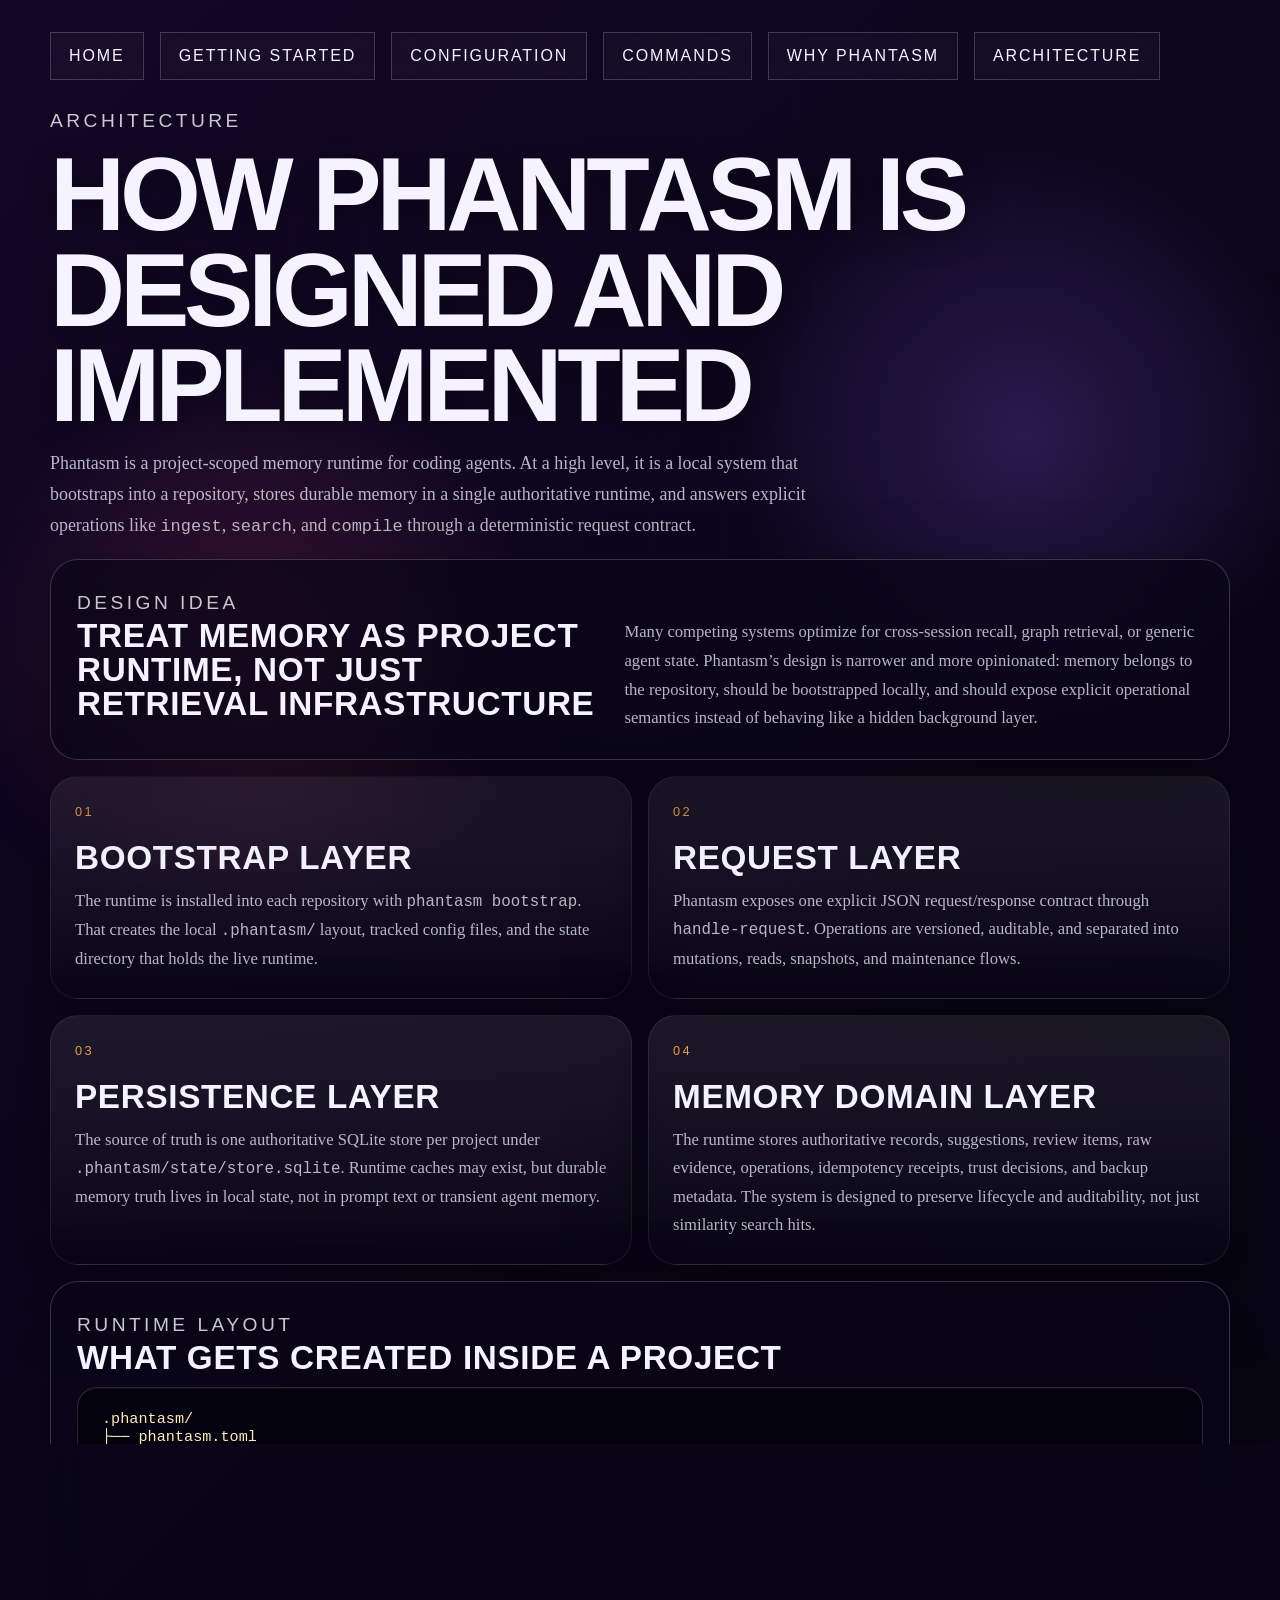
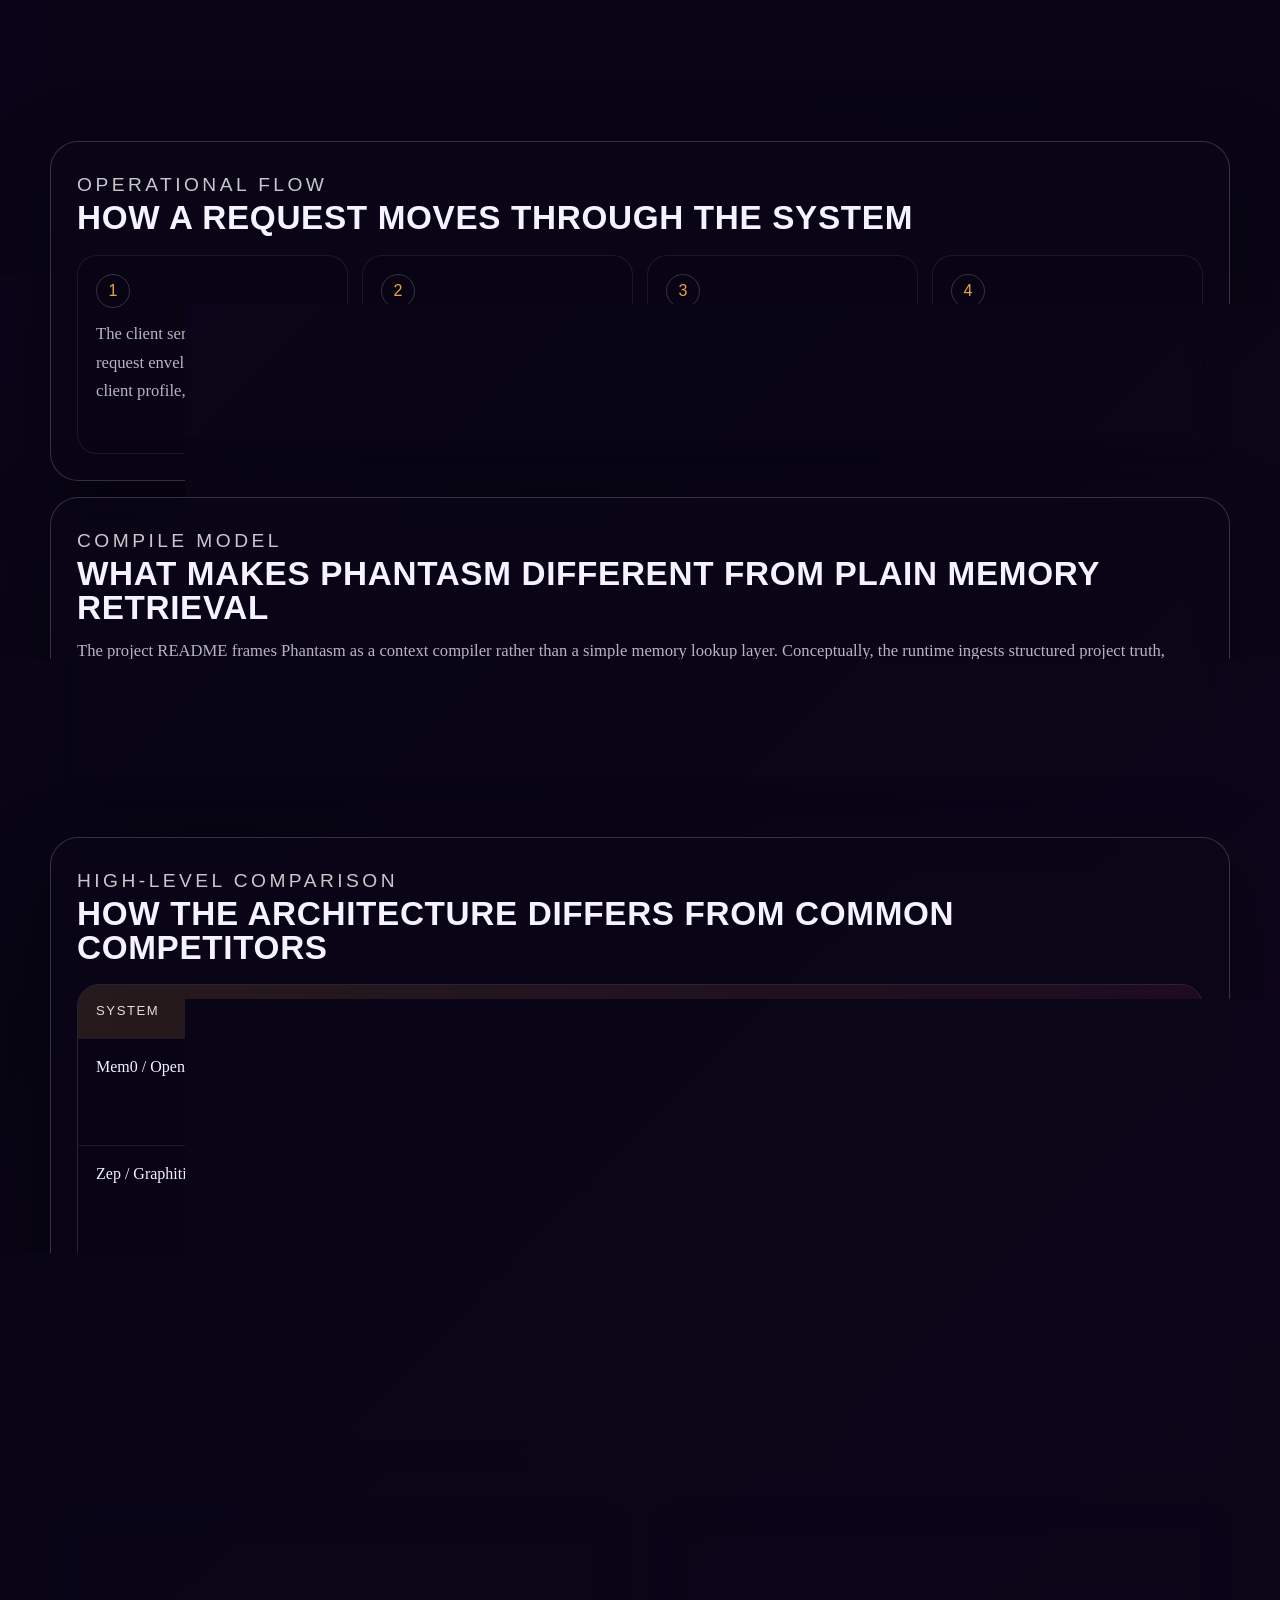
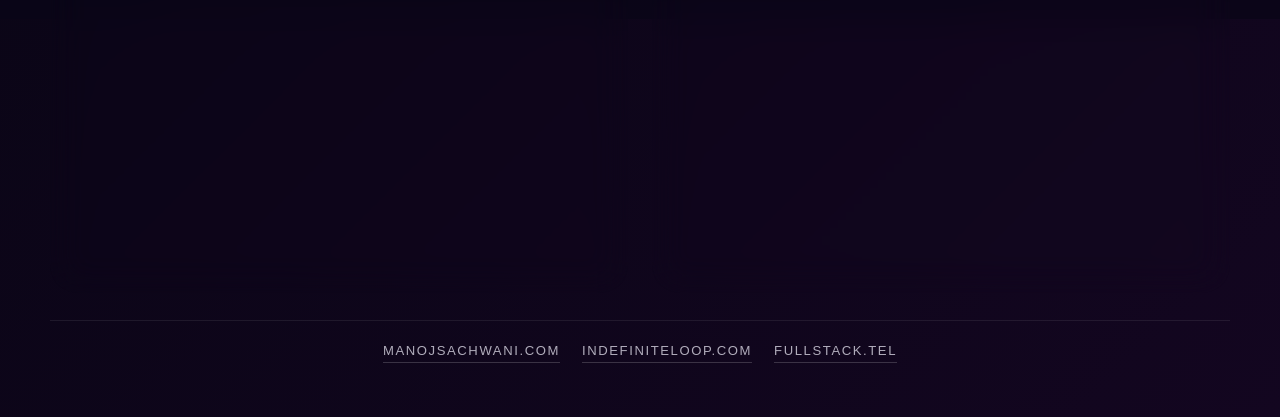
==== site/architecture.html @ 3b79b65c "Sync public distribution from manojsachwani/phantasm@48317c13eae239cba9d44fcf0ee985cb5e69bd93" ====
<!doctype html>
<html lang="en">
  <head>
    <meta charset="utf-8">
    <meta name="viewport" content="width=device-width, initial-scale=1">
    <title>Phantasm Architecture | Design, Runtime, and Implementation Overview</title>
    <meta name="description" content="High-level overview of the Phantasm architecture, including bootstrap flow, request contract, SQLite-backed runtime, memory model, and comparisons with competing memory systems.">
    <meta name="robots" content="index,follow,max-image-preview:large">
    <meta name="author" content="Manoj Sachwani">
    <meta name="theme-color" content="#120726">
    <meta property="og:type" content="article">
    <meta property="og:site_name" content="Phantasm">
    <meta property="og:title" content="Phantasm Architecture | Design and Implementation Overview">
    <meta property="og:description" content="Understand how Phantasm is designed: local bootstrap, explicit runtime operations, durable SQLite state, and repository-scoped memory.">
    <meta property="og:image" content="/og/phantasm-og.svg">
    <meta property="og:image:alt" content="Phantasm architecture page preview">
    <meta name="twitter:card" content="summary_large_image">
    <meta name="twitter:title" content="Phantasm Architecture">
    <meta name="twitter:description" content="High-level design and implementation overview of the Phantasm memory runtime.">
    <meta name="twitter:image" content="/og/phantasm-og.svg">
    <script type="application/ld+json">
      {
        "@context": "https://schema.org",
        "@type": "TechArticle",
        "headline": "Phantasm Architecture",
        "description": "High-level architecture, design, and implementation overview for the Phantasm project memory runtime.",
        "author": {
          "@type": "Person",
          "name": "Manoj Sachwani",
          "url": "https://manojsachwani.com"
        },
        "publisher": {
          "@type": "Organization",
          "name": "Phantasm"
        }
      }
    </script>
    <link rel="stylesheet" href="./styles.css">
  </head>
  <body>
    <main class="shell">
      <nav class="topnav">
        <a href="./index.html">Home</a>
        <a href="./getting-started.html">Getting Started</a>
        <a href="./configuration.html">Configuration</a>
        <a href="./commands.html">Commands</a>
        <a href="./why-phantasm.html">Why Phantasm</a>
        <a href="./architecture.html">Architecture</a>
      </nav>

      <header class="page-header page-header-wide">
        <p class="eyebrow">Architecture</p>
        <h1>How Phantasm is designed and implemented</h1>
        <p class="page-lede">
          Phantasm is a project-scoped memory runtime for coding agents. At a high level, it is a
          local system that bootstraps into a repository, stores durable memory in a single
          authoritative runtime, and answers explicit operations like <code>ingest</code>,
          <code>search</code>, and <code>compile</code> through a deterministic request contract.
        </p>
      </header>

      <section class="compare-hero panel">
        <div class="compare-intro">
          <div>
            <p class="eyebrow">Design idea</p>
            <h2>Treat memory as project runtime, not just retrieval infrastructure</h2>
          </div>
          <p>
            Many competing systems optimize for cross-session recall, graph retrieval, or generic
            agent state. Phantasm’s design is narrower and more opinionated: memory belongs to the
            repository, should be bootstrapped locally, and should expose explicit operational
            semantics instead of behaving like a hidden background layer.
          </p>
        </div>
      </section>

      <section class="stack-grid" aria-label="Architecture layers">
        <article class="stack-card">
          <p class="card-label">01</p>
          <h2>Bootstrap layer</h2>
          <p>
            The runtime is installed into each repository with <code>phantasm bootstrap</code>.
            That creates the local <code>.phantasm/</code> layout, tracked config files, and the
            state directory that holds the live runtime.
          </p>
        </article>

        <article class="stack-card">
          <p class="card-label">02</p>
          <h2>Request layer</h2>
          <p>
            Phantasm exposes one explicit JSON request/response contract through
            <code>handle-request</code>. Operations are versioned, auditable, and separated into
            mutations, reads, snapshots, and maintenance flows.
          </p>
        </article>

        <article class="stack-card">
          <p class="card-label">03</p>
          <h2>Persistence layer</h2>
          <p>
            The source of truth is one authoritative SQLite store per project under
            <code>.phantasm/state/store.sqlite</code>. Runtime caches may exist, but durable memory
            truth lives in local state, not in prompt text or transient agent memory.
          </p>
        </article>

        <article class="stack-card">
          <p class="card-label">04</p>
          <h2>Memory domain layer</h2>
          <p>
            The runtime stores authoritative records, suggestions, review items, raw evidence,
            operations, idempotency receipts, trust decisions, and backup metadata. The system is
            designed to preserve lifecycle and auditability, not just similarity search hits.
          </p>
        </article>
      </section>

      <section class="panel architecture-panel">
        <p class="eyebrow">Runtime layout</p>
        <h2>What gets created inside a project</h2>
        <pre><code>.phantasm/
├── phantasm.toml
├── clients.toml
└── state/
    ├── store.sqlite
    ├── backups/
    ├── indexes/
    ├── logs/
    ├── raw/
    └── tmp/</code></pre>
        <p class="note">
          The important split is declarative config versus mutable local state. Config drives
          behavior; the SQLite-backed runtime holds the memory truth.
        </p>
        <p class="note">
          For the exact supported config keys today, use the
          <a href="./configuration.html">configuration reference</a>.
        </p>
      </section>

      <section class="panel architecture-panel">
        <p class="eyebrow">Operational flow</p>
        <h2>How a request moves through the system</h2>
        <div class="flow-steps">
          <article class="flow-step">
            <span>1</span>
            <p>The client sends a versioned request envelope with operation, client profile, and parameters.</p>
          </article>
          <article class="flow-step">
            <span>2</span>
            <p>The runtime validates the request, trust profile, confirmations, and idempotency requirements.</p>
          </article>
          <article class="flow-step">
            <span>3</span>
            <p>The operation reads or mutates the project-scoped store against a stable snapshot or serialized write boundary.</p>
          </article>
          <article class="flow-step">
            <span>4</span>
            <p>The response returns machine-readable data, warnings, review items, remediation, and provenance summary.</p>
          </article>
        </div>
      </section>

      <section class="panel architecture-panel">
        <p class="eyebrow">Compile model</p>
        <h2>What makes Phantasm different from plain memory retrieval</h2>
        <p>
          The project README frames Phantasm as a context compiler rather than a simple memory
          lookup layer. Conceptually, the runtime ingests structured project truth, resolves
          contradictions and lineage, determines what is live, profiles importance, allocates what
          fits within a token budget, and assembles the final context payload in model-aware order.
        </p>
        <p>
          Even where the current codebase is still maturing toward that broader design, the
          implementation is already shaped around explicit operations, deterministic behavior, and
          durable project-local state rather than “store embeddings and hope retrieval works.”
        </p>
      </section>

      <section class="matrix-panel panel">
        <p class="eyebrow">High-level comparison</p>
        <h2>How the architecture differs from common competitors</h2>
        <div class="matrix-table" role="table" aria-label="Architecture comparison table">
          <div class="matrix-row matrix-head" role="row">
            <div role="columnheader">System</div>
            <div role="columnheader">Primary abstraction</div>
            <div role="columnheader">Typical shape</div>
            <div role="columnheader">How Phantasm differs</div>
          </div>
          <div class="matrix-row" role="row">
            <div role="cell">Mem0 / OpenMemory</div>
            <div role="cell">Memory layer service</div>
            <div role="cell">Platform or MCP memory shared across apps and tools</div>
            <div role="cell">Phantasm is narrower: the repository owns the memory runtime and its lifecycle.</div>
          </div>
          <div class="matrix-row" role="row">
            <div role="cell">Zep / Graphiti</div>
            <div role="cell">Context engineering plus temporal graph memory</div>
            <div role="cell">Knowledge-graph-heavy retrieval and temporal reasoning</div>
            <div role="cell">Phantasm favors simpler project-local operational semantics over graph-first architecture.</div>
          </div>
          <div class="matrix-row" role="row">
            <div role="cell">Letta</div>
            <div role="cell">Stateful agent memory blocks</div>
            <div role="cell">Agent-centric persistent state and attached memory</div>
            <div role="cell">Phantasm is repository-centric rather than agent-centric.</div>
          </div>
          <div class="matrix-row" role="row">
            <div role="cell">LangGraph memory</div>
            <div role="cell">Framework persistence primitives</div>
            <div role="cell">Short-term checkpointing plus long-term stores inside a graph framework</div>
            <div role="cell">Phantasm is a product opinion and runtime contract, not just persistence building blocks.</div>
          </div>
        </div>
      </section>

      <section class="reasons-grid" aria-label="Implementation principles">
        <article class="reason-panel panel">
          <p class="card-label">Implementation principles</p>
          <h2>What the codebase optimizes for</h2>
          <ul class="compare-list">
            <li>Project-scoped state instead of account-scoped or thread-scoped memory.</li>
            <li>Single authoritative durable store per repository.</li>
            <li>Explicit operations with auditability and idempotency.</li>
            <li>Deterministic search and compile behavior for the same store state and request.</li>
            <li>Operator-friendly backups, imports, maintenance, and recovery flows.</li>
          </ul>
        </article>

        <article class="reason-panel panel">
          <p class="card-label">Why this matters</p>
          <h2>Why users may prefer this architecture</h2>
          <ul class="compare-list">
            <li>You can reason about the system as part of the repository, not as a hidden cloud memory product.</li>
            <li>Memory behavior is easier to inspect, validate, and operate in engineering workflows.</li>
            <li>The architecture fits teams who want local control, explicit contracts, and git-adjacent project boundaries.</li>
          </ul>
        </article>
      </section>

      <footer class="site-footer">
        <a href="https://manojsachwani.com?utm_source=phatasm" target="_blank">manojsachwani.com</a>
        <a href="https://indefiniteloop.com?utm_source=phatasm" target="_blank">indefiniteloop.com</a>
        <a href="https://fullstack.tel?utm_source=phatasm" target="_blank">fullstack.tel</a>
      </footer>
    </main>
  </body>
</html>
---- site/styles.css ----
:root {
    --bg: #080514;
    --bg-soft: #130a28;
    --bg-panel: rgba(10, 6, 24, 0.74);
    --bg-panel-strong: rgba(8, 4, 20, 0.92);
    --line: rgba(255, 255, 255, 0.18);
    --line-soft: rgba(255, 255, 255, 0.08);
    --text: #f5f3ff;
    --muted: rgba(245, 243, 255, 0.74);
    --accent-hot: #ff4d94;
    --accent-warm: #ffb14a;
    --accent-cool: #8d61ff;
    --shadow: 0 28px 80px rgba(0, 0, 0, 0.38);
}

* {
    box-sizing: border-box;
}

html {
    color-scheme: dark;
}

body {
    margin: 0;
    min-height: 100vh;
    font-family: "Iowan Old Style", Georgia, serif;
    color: var(--text);
    background:
        radial-gradient(
            circle at 20% 18%,
            rgba(255, 83, 132, 0.18),
            transparent 18rem
        ),
        radial-gradient(
            circle at 80% 12%,
            rgba(141, 97, 255, 0.22),
            transparent 18rem
        ),
        linear-gradient(135deg, #120726 0%, #080514 54%, #130620 100%);
}

body::before {
    content: "";
    position: fixed;
    inset: 0;
    pointer-events: none;
    background-image:
        linear-gradient(rgba(255, 255, 255, 0.02) 1px, transparent 1px),
        linear-gradient(90deg, rgba(255, 255, 255, 0.02) 1px, transparent 1px);
    background-size: 72px 72px;
    mask-image: radial-gradient(circle at center, black 45%, transparent 100%);
    opacity: 0.5;
}

.shell {
    width: min(1180px, calc(100% - 32px));
    margin: 0 auto;
    padding: 24px 0 48px;
    position: relative;
    z-index: 1;
}

.landing-shell {
    padding-top: 32px;
}

.page-ambient {
    position: fixed;
    inset: 0;
    overflow: hidden;
    pointer-events: none;
}

.orb,
.wave,
.grid-glow {
    position: absolute;
    display: block;
}

.orb {
    border-radius: 50%;
    filter: blur(0.5px);
}

.orb-one {
    width: min(52vw, 780px);
    aspect-ratio: 1;
    left: -8vw;
    top: 12vh;
    background:
        radial-gradient(
            circle at 48% 44%,
            rgba(255, 237, 196, 0.18),
            transparent 18%
        ),
        radial-gradient(
            circle at 50% 50%,
            #ff5c90 0%,
            #ff296d 28%,
            #b92ca3 66%,
            #5d2ecf 100%
        );
    box-shadow: 0 0 120px rgba(255, 65, 134, 0.26);
}

.orb-one::after {
    content: "";
    position: absolute;
    width: 24%;
    aspect-ratio: 1;
    border-radius: 50%;
    left: 31%;
    top: 54%;
    background: rgba(8, 5, 20, 0.82);
}

.orb-two {
    width: min(20vw, 240px);
    aspect-ratio: 1;
    right: 7vw;
    top: 10vh;
    background: linear-gradient(180deg, #ffbf6d 0%, #ff437f 60%, #a433db 100%);
}

.orb-three {
    width: min(18vw, 220px);
    aspect-ratio: 1;
    left: -4vw;
    bottom: 10vh;
    background: linear-gradient(160deg, #ffcd70 0%, #ff4f7b 58%, #8f41ff 100%);
}

.wave {
    border-radius: 999px;
    filter: blur(8px);
    opacity: 0.86;
}

.wave-one {
    width: 92vw;
    height: 240px;
    left: -8vw;
    top: 24vh;
    background: linear-gradient(
        90deg,
        #ffb44d 0%,
        #ff2f71 32%,
        #9036ff 70%,
        rgba(144, 54, 255, 0.12) 100%
    );
    transform: rotate(-8deg);
}

.wave-two {
    width: 84vw;
    height: 190px;
    right: -14vw;
    top: 12vh;
    background: linear-gradient(
        90deg,
        rgba(255, 80, 120, 0.08) 0%,
        rgba(255, 80, 120, 0.58) 24%,
        rgba(123, 74, 255, 0.78) 68%,
        rgba(255, 177, 74, 0.14) 100%
    );
    transform: rotate(9deg);
}

.grid-glow {
    inset: auto 0 0 auto;
    width: 52vw;
    height: 38vh;
    background: radial-gradient(
        circle at center,
        rgba(255, 177, 74, 0.14),
        transparent 70%
    );
}

.hero-panel,
.feature-card,
.install-panel,
.manifest-panel,
.panel,
.topnav a {
    backdrop-filter: blur(18px);
}

.hero-panel,
.panel,
.install-panel,
.manifest-panel {
    background: var(--bg-panel);
    border: 1px solid var(--line);
    box-shadow: var(--shadow);
}

.hero-panel {
    position: relative;
    overflow: hidden;
    padding: 28px;
    border-radius: 34px;
}

.hero-panel::before {
    content: "";
    position: absolute;
    inset: 0;
    pointer-events: none;
    background:
        linear-gradient(125deg, rgba(255, 255, 255, 0.08), transparent 22%),
        radial-gradient(
            circle at 86% 18%,
            rgba(255, 183, 74, 0.18),
            transparent 20%
        );
}

.masthead,
.hero-layout,
.feature-strip,
.install-spotlight,
.info-grid,
.actions,
.links,
.topnav,
.manifest-links,
.masthead-links {
    display: flex;
    gap: 16px;
    flex-wrap: wrap;
}

.masthead {
    justify-content: space-between;
    align-items: center;
    margin-bottom: 32px;
}

.brand,
.masthead-links a,
.topnav a,
.button {
    text-transform: uppercase;
    letter-spacing: 0.12em;
    font-family:
        "Avenir Next Condensed", "Arial Narrow", "Helvetica Neue", sans-serif;
}

.brand {
    font-size: 0.92rem;
    font-weight: 700;
    color: var(--text);
}

.masthead-links {
    justify-content: flex-end;
}

.masthead-links a,
.topnav a {
    padding: 14px 18px;
    border: 1px solid var(--line);
    color: var(--text);
    background: rgba(255, 255, 255, 0.03);
}

.contact-link {
    background: rgba(255, 177, 74, 0.14);
}

.hero-layout {
    align-items: flex-start;
}

.eyebrow,
.hero-kicker,
.card-label,
.signal-label {
    margin: 0;
    text-transform: uppercase;
    letter-spacing: 0.18em;
    font-size: 0.8rem;
    font-family:
        "Avenir Next Condensed", "Arial Narrow", "Helvetica Neue", sans-serif;
}
.eyebrow {
    font-size: 1.2rem;
}

.eyebrow,
.hero-kicker,
.signal-label {
    color: rgba(255, 255, 255, 0.78);
}

.hero-copy {
    width: min(100%, 860px);
    position: relative;
}

.hero-kicker {
    margin: 14px 0 10px;
}

h1,
.display-title {
    margin: 0;
    line-height: 0.92;
    font-weight: 800;
    text-transform: uppercase;
    font-family: Impact, Haettenschweiler, "Arial Narrow Bold", sans-serif;
}

h1 {
    font-size: clamp(4.8rem, 16vw, 11rem);
    letter-spacing: -0.05em;
    text-shadow: 0 8px 28px rgba(0, 0, 0, 0.35);
}

.glass-title {
    position: relative;
    display: inline-block;
    color: rgba(255, 255, 255, 0.6);
    background:
        linear-gradient(
            180deg,
            rgba(255, 255, 255, 0.48) 0%,
            rgba(255, 255, 255, 0.14) 22%,
            rgba(255, 255, 255, 0.04) 42%,
            rgba(255, 255, 255, 0.16) 52%,
            rgba(255, 255, 255, 0.03) 100%
        ),
        linear-gradient(
            105deg,
            rgba(255, 122, 169, 0.76) 0%,
            rgba(255, 169, 98, 0.72) 18%,
            rgba(242, 255, 118, 0.68) 32%,
            rgba(106, 240, 182, 0.74) 47%,
            rgba(85, 198, 255, 0.76) 64%,
            rgba(118, 126, 255, 0.78) 80%,
            rgba(221, 126, 255, 0.78) 100%
        );
    background-blend-mode: screen, normal;
    -webkit-background-clip: text;
    background-clip: text;
    -webkit-text-fill-color: transparent;
    -webkit-text-stroke: 1px rgba(255, 255, 255, 0.18);
    text-shadow:
        0 0 1px rgba(255, 255, 255, 0.28),
        0 10px 24px rgba(0, 0, 0, 0.16);
}

.glass-title::before,
.glass-title::after {
    content: attr(data-text);
    position: absolute;
    inset: 0;
    z-index: -1;
    pointer-events: none;
}

.glass-title::before {
    color: transparent;
    background:
        radial-gradient(
            circle at 16% 62%,
            rgba(255, 82, 140, 0.46),
            transparent 21%
        ),
        radial-gradient(
            circle at 34% 42%,
            rgba(255, 214, 92, 0.34),
            transparent 16%
        ),
        radial-gradient(
            circle at 54% 49%,
            rgba(88, 229, 175, 0.32),
            transparent 14%
        ),
        radial-gradient(
            circle at 72% 44%,
            rgba(95, 171, 255, 0.36),
            transparent 17%
        ),
        radial-gradient(
            circle at 90% 32%,
            rgba(197, 122, 255, 0.42),
            transparent 19%
        );
    -webkit-background-clip: text;
    background-clip: text;
    -webkit-text-fill-color: transparent;
    filter: blur(8px) saturate(145%);
    opacity: 0.78;
    transform: translate(0.012em, 0.028em);
}

.glass-title::after {
    color: transparent;
    background:
        linear-gradient(
            180deg,
            rgba(255, 255, 255, 0.62) 0%,
            rgba(255, 255, 255, 0.1) 18%,
            rgba(255, 255, 255, 0.02) 38%,
            rgba(255, 255, 255, 0.22) 48%,
            rgba(255, 255, 255, 0.04) 100%
        ),
        linear-gradient(
            90deg,
            rgba(255, 152, 194, 0.12) 0%,
            rgba(255, 226, 146, 0.12) 28%,
            rgba(137, 227, 255, 0.1) 66%,
            rgba(193, 155, 255, 0.14) 100%
        );
    -webkit-background-clip: text;
    background-clip: text;
    -webkit-text-fill-color: transparent;
    filter: blur(0.2px);
    opacity: 0.86;
    transform: translate(0, 0.004em);
}

h2 {
    margin: 0 0 12px;
    font-size: clamp(1.5rem, 2.6vw, 2.4rem);
    line-height: 1.02;
    font-family:
        "Avenir Next Condensed", "Arial Narrow", "Helvetica Neue", sans-serif;
    text-transform: uppercase;
    letter-spacing: 0.02em;
}

.hero-lede,
p,
li {
    margin: 0;
    color: var(--muted);
    font-size: 1.04rem;
    line-height: 1.72;
}

.hero-lede {
    max-width: 40rem;
    margin-top: 16px;
    font-size: clamp(1.2rem, 2vw, 1.24rem);
}

.hero-actions {
    display: grid;
    gap: 12px;
    margin-top: 28px;
}

a {
    color: inherit;
    text-decoration: none;
}

.button {
    display: inline-flex;
    align-items: center;
    justify-content: center;
    min-width: 280px;
    padding: 16px 22px;
    border: 1px solid var(--line);
}

.button-primary {
    background: rgba(255, 255, 255, 0.06);
}

.button-secondary {
    background: linear-gradient(
        90deg,
        rgba(255, 177, 74, 0.2),
        rgba(255, 77, 148, 0.16)
    );
}

.feature-strip,
.install-spotlight,
.info-grid,
.faq-grid {
    margin-top: 20px;
}

.feature-card,
.install-panel,
.manifest-panel,
.panel {
    border-radius: 28px;
}

.feature-strip {
    align-items: stretch;
}

.feature-card {
    flex: 1 1 260px;
    padding: 24px;
    border: 1px solid var(--line-soft);
    background: linear-gradient(
        180deg,
        rgba(255, 255, 255, 0.1),
        rgba(9, 6, 22, 0.68)
    );
    box-shadow: var(--shadow);
}

.card-label {
    margin-bottom: 18px;
    color: rgba(255, 177, 74, 0.88);
}

.install-spotlight {
    display: block;
}

.info-grid {
    display: grid;
    grid-template-columns: minmax(0, 1fr);
}

.install-panel,
.manifest-panel,
.panel {
    padding: 26px;
}

.install-panel-hero {
    background:
        linear-gradient(180deg, rgba(255, 255, 255, 0.08), rgba(8, 5, 20, 0.92)),
        radial-gradient(
            circle at 90% 10%,
            rgba(255, 177, 74, 0.16),
            transparent 24%
        ),
        var(--bg-panel-strong);
}

.install-heading {
    display: grid;
    grid-template-columns: minmax(0, 1.2fr) minmax(0, 0.8fr);
    gap: 24px;
    align-items: end;
    margin-bottom: 18px;
}

.install-panel-hero h2 {
    font-size: clamp(2rem, 4vw, 3.8rem);
    max-width: 11ch;
    margin-top: 10px;
}

.install-note {
    max-width: 30rem;
}

.manifest-panel {
    position: relative;
    overflow: hidden;
}

.manifest-panel::after {
    content: "";
    position: absolute;
    width: 220px;
    height: 220px;
    right: -60px;
    bottom: -80px;
    border-radius: 50%;
    background: radial-gradient(
        circle,
        rgba(255, 177, 74, 0.46),
        rgba(255, 77, 148, 0.22) 54%,
        transparent 72%
    );
    opacity: 0.76;
}

.manifest-links,
.links {
    margin-top: 22px;
}

.manifest-links a,
.links a {
    padding-bottom: 8px;
    border-bottom: 1px solid rgba(255, 255, 255, 0.26);
}

pre {
    overflow-x: auto;
    margin: 0;
    padding: 22px 24px;
    border-radius: 20px;
    border: 1px solid rgba(255, 255, 255, 0.14);
    background: rgba(4, 3, 14, 0.88);
    color: #ffeab8;
    box-shadow: inset 0 1px 0 rgba(255, 255, 255, 0.05);
}

.install-panel-hero pre {
    font-size: 1.06rem;
    border-color: rgba(255, 177, 74, 0.18);
    box-shadow:
        inset 0 1px 0 rgba(255, 255, 255, 0.05),
        0 18px 40px rgba(0, 0, 0, 0.26);
}

code {
    font-family: "SFMono-Regular", Menlo, Consolas, monospace;
    font-size: 0.95em;
}

.page-header {
    margin: 24px 0 18px;
}

.page-header-wide {
    max-width: 70rem;
}

.page-header h1 {
    font-size: clamp(3rem, 10vw, 6.5rem);
    margin-top: 10px;
}

.page-lede {
    max-width: 48rem;
    margin-top: 14px;
    font-size: 1.12rem;
}

.topnav {
    margin-top: 8px;
}

.panel {
    margin-top: 16px;
}

.panel p + pre,
.panel pre + p,
.panel p + p {
    margin-top: 14px;
}

.note {
    margin-top: 12px;
}

.site-footer {
    display: flex;
    gap: 22px;
    flex-wrap: wrap;
    justify-content: center;
    margin-top: 28px;
    padding: 22px 0 8px;
    border-top: 1px solid rgba(255, 255, 255, 0.08);
    font-family:
        "Avenir Next Condensed", "Arial Narrow", "Helvetica Neue", sans-serif;
    text-transform: uppercase;
    letter-spacing: 0.12em;
    font-size: 0.82rem;
    color: rgba(245, 243, 255, 0.7);
}

.site-footer a {
    padding-bottom: 4px;
    border-bottom: 1px solid rgba(255, 255, 255, 0.18);
}

.compare-hero,
.matrix-panel,
.reason-panel,
.architecture-panel {
    position: relative;
    overflow: hidden;
}

.compare-intro,
.reasons-grid {
    display: grid;
    gap: 24px;
}

.compare-intro {
    grid-template-columns: minmax(0, 0.95fr) minmax(0, 1.05fr);
    align-items: end;
}

.compare-grid {
    display: grid;
    grid-template-columns: repeat(3, minmax(0, 1fr));
    gap: 16px;
    margin-top: 16px;
}

.faq-list {
    display: grid;
    grid-template-columns: repeat(2, minmax(0, 1fr));
    gap: 16px;
    margin-top: 22px;
}

.faq-item {
    padding: 20px;
    border-radius: 22px;
    border: 1px solid rgba(255, 255, 255, 0.08);
    background: rgba(8, 5, 20, 0.42);
}

.faq-item h3 {
    margin: 0 0 12px;
    font-size: 1.08rem;
    line-height: 1.35;
    font-family:
        "Avenir Next Condensed", "Arial Narrow", "Helvetica Neue", sans-serif;
    text-transform: uppercase;
    letter-spacing: 0.04em;
}

.stack-grid {
    display: grid;
    grid-template-columns: repeat(2, minmax(0, 1fr));
    gap: 16px;
    margin-top: 16px;
}

.compare-card {
    padding: 24px;
    border-radius: 28px;
    border: 1px solid var(--line-soft);
    background: linear-gradient(
        180deg,
        rgba(255, 255, 255, 0.08),
        rgba(9, 6, 22, 0.72)
    );
    box-shadow: var(--shadow);
}

.stack-card {
    padding: 24px;
    border-radius: 28px;
    border: 1px solid var(--line-soft);
    background: linear-gradient(
        180deg,
        rgba(255, 255, 255, 0.08),
        rgba(9, 6, 22, 0.72)
    );
    box-shadow: var(--shadow);
}

.compare-list {
    margin: 16px 0 0;
    padding-left: 20px;
    color: var(--muted);
}

.compare-list li + li {
    margin-top: 10px;
}

.source-line {
    margin-top: 18px;
    font-size: 0.94rem;
    color: rgba(245, 243, 255, 0.68);
}

.source-line a {
    border-bottom: 1px solid rgba(255, 255, 255, 0.22);
}

.flow-steps {
    display: grid;
    grid-template-columns: repeat(4, minmax(0, 1fr));
    gap: 14px;
    margin-top: 20px;
}

.flow-step {
    padding: 18px;
    border-radius: 20px;
    border: 1px solid rgba(255, 255, 255, 0.08);
    background: rgba(8, 5, 20, 0.42);
}

.flow-step span {
    display: inline-flex;
    width: 34px;
    height: 34px;
    align-items: center;
    justify-content: center;
    margin-bottom: 12px;
    border-radius: 999px;
    border: 1px solid rgba(255, 255, 255, 0.18);
    font-family:
        "Avenir Next Condensed", "Arial Narrow", "Helvetica Neue", sans-serif;
    color: rgba(255, 177, 74, 0.92);
}

.matrix-table {
    margin-top: 20px;
    border: 1px solid rgba(255, 255, 255, 0.12);
    border-radius: 22px;
    overflow: hidden;
}

.matrix-row {
    display: grid;
    grid-template-columns: minmax(220px, 1.2fr) repeat(3, minmax(0, 1fr));
    background: rgba(8, 5, 20, 0.46);
}

.matrix-row + .matrix-row {
    border-top: 1px solid rgba(255, 255, 255, 0.08);
}

.matrix-row > div {
    padding: 16px 18px;
    line-height: 1.55;
}

.matrix-head {
    background: linear-gradient(
        90deg,
        rgba(255, 177, 74, 0.12),
        rgba(255, 77, 148, 0.08)
    );
    font-family:
        "Avenir Next Condensed", "Arial Narrow", "Helvetica Neue", sans-serif;
    text-transform: uppercase;
    letter-spacing: 0.12em;
    font-size: 0.82rem;
    color: rgba(255, 255, 255, 0.86);
}

.reasons-grid {
    grid-template-columns: repeat(2, minmax(0, 1fr));
    margin-top: 16px;
}

@media (max-width: 900px) {
    .masthead {
        margin-bottom: 24px;
    }

    .hero-panel {
        padding: 22px;
    }

    .install-heading {
        grid-template-columns: 1fr;
        align-items: start;
    }

    .compare-intro,
    .compare-grid,
    .stack-grid,
    .reasons-grid,
    .faq-list,
    .matrix-row,
    .flow-steps {
        grid-template-columns: 1fr;
    }

    .matrix-row > div:first-child {
        padding-bottom: 8px;
        font-weight: 700;
        color: var(--text);
    }

    .matrix-row > div:not(:first-child) {
        padding-top: 8px;
    }

    .button {
        min-width: min(100%, 280px);
    }

}

@media (max-width: 640px) {
    .shell {
        width: min(100% - 18px, 1180px);
        padding-bottom: 28px;
    }

    .landing-shell {
        padding-top: 14px;
    }

    .hero-panel,
    .feature-card,
    .install-panel,
    .manifest-panel,
    .panel {
        border-radius: 22px;
    }

    .masthead-links,
    .hero-actions,
    .site-footer {
        width: 100%;
    }

    .masthead-links a,
    .topnav a,
    .button {
        width: 100%;
        justify-content: center;
    }

    .hero-layout {
        gap: 24px;
    }

    .wave-one {
        top: 28vh;
    }

    .wave-two {
        top: 18vh;
    }

    .site-footer {
        justify-content: flex-start;
    }
}
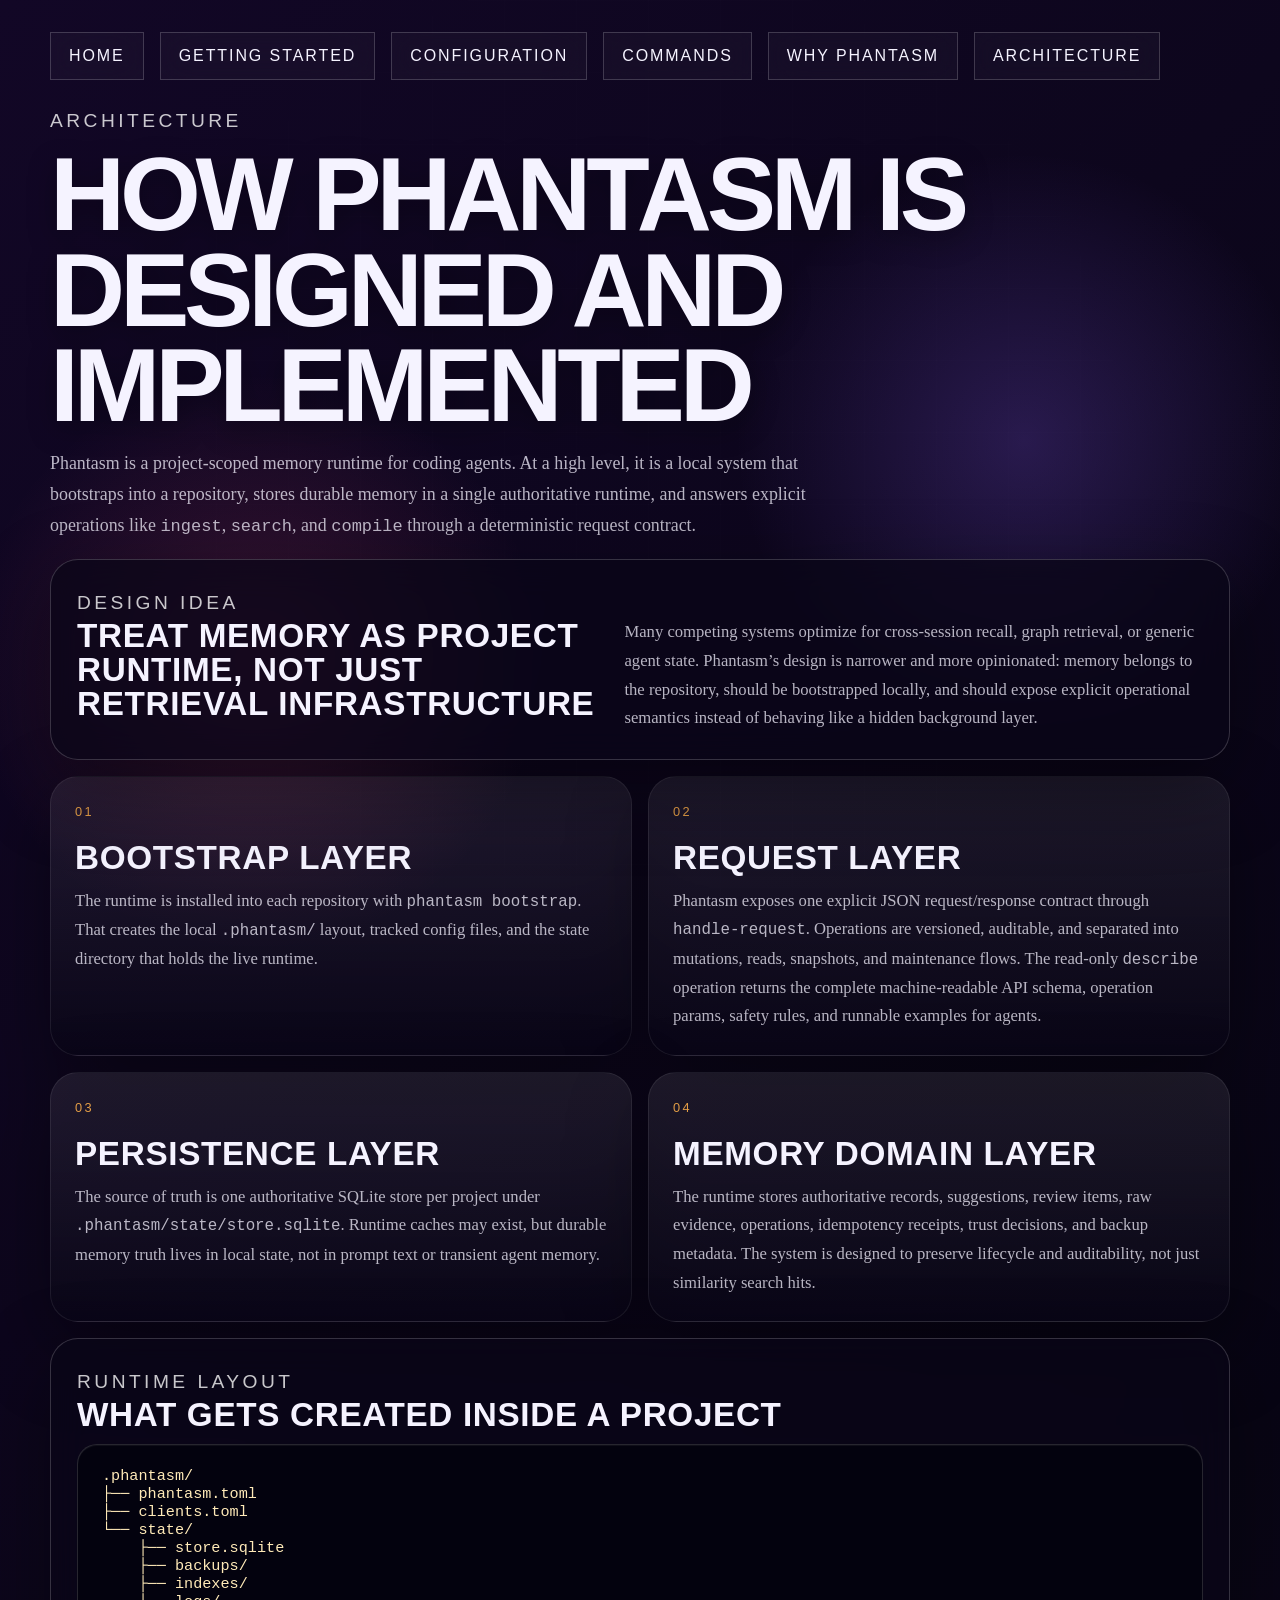
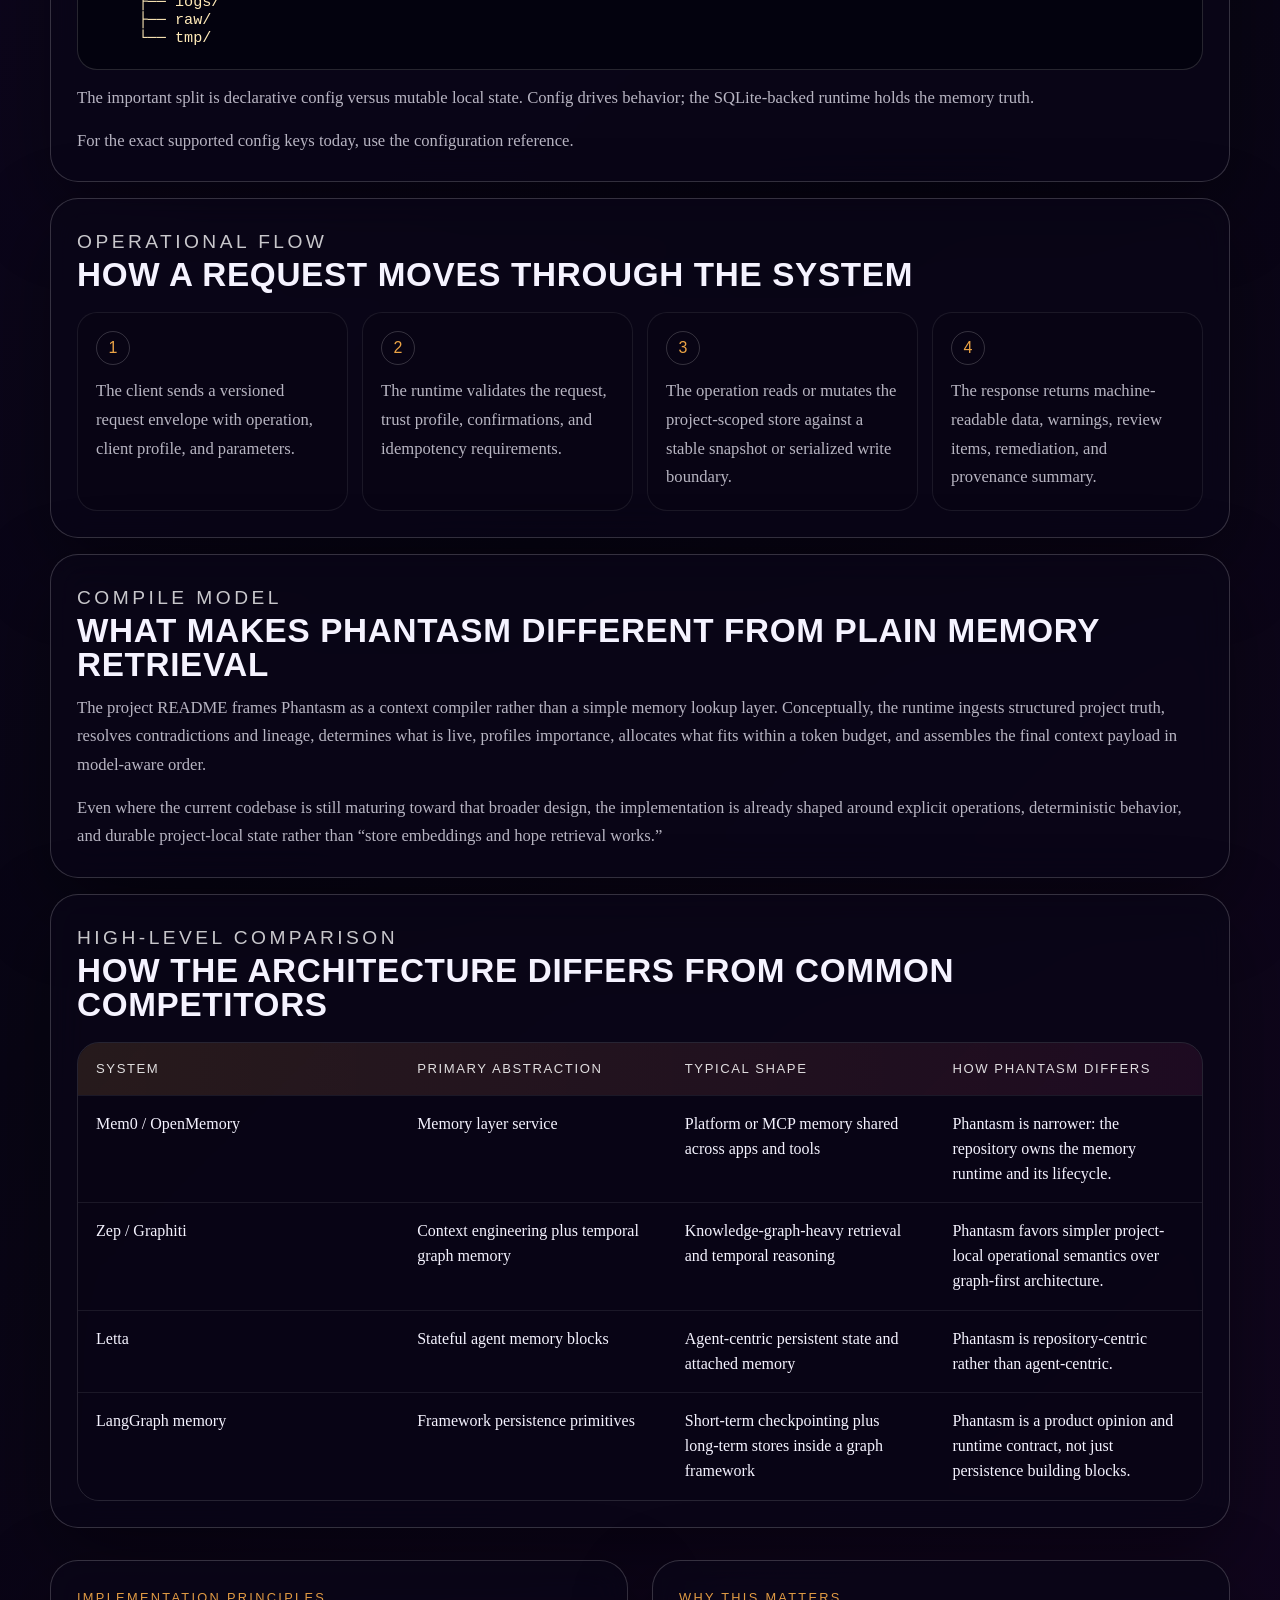
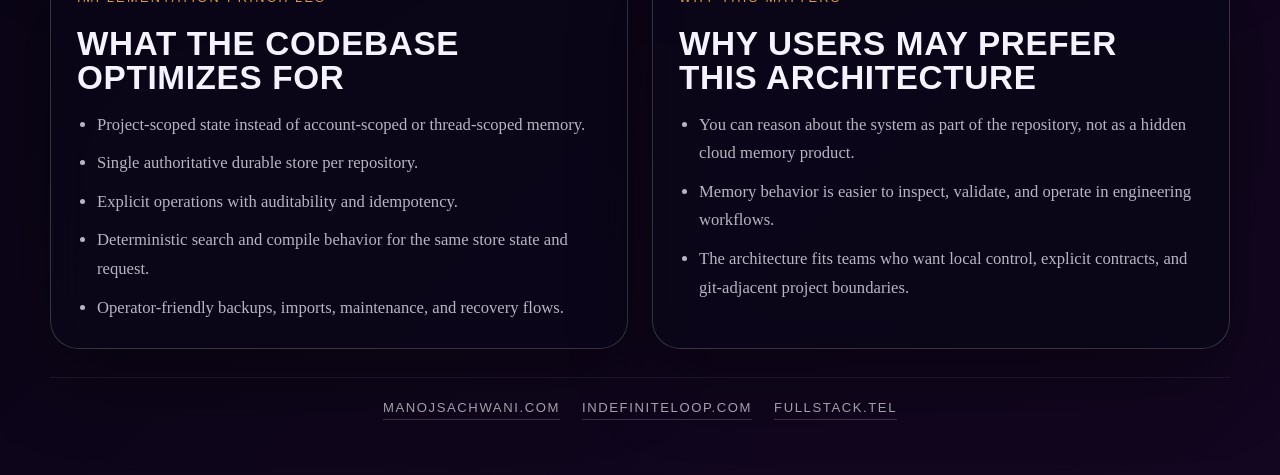
==== commit 55ba2258: "Sync public distribution from manojsachwani/phantasm@419eb62f3026384c2dce9266af059996789fbdc7" ====
--- a/site/architecture.html
+++ b/site/architecture.html
@@ -92,6 +92,8 @@
             Phantasm exposes one explicit JSON request/response contract through
             <code>handle-request</code>. Operations are versioned, auditable, and separated into
             mutations, reads, snapshots, and maintenance flows.
+            The read-only <code>describe</code> operation returns the complete machine-readable
+            API schema, operation params, safety rules, and runnable examples for agents.
           </p>
         </article>
 
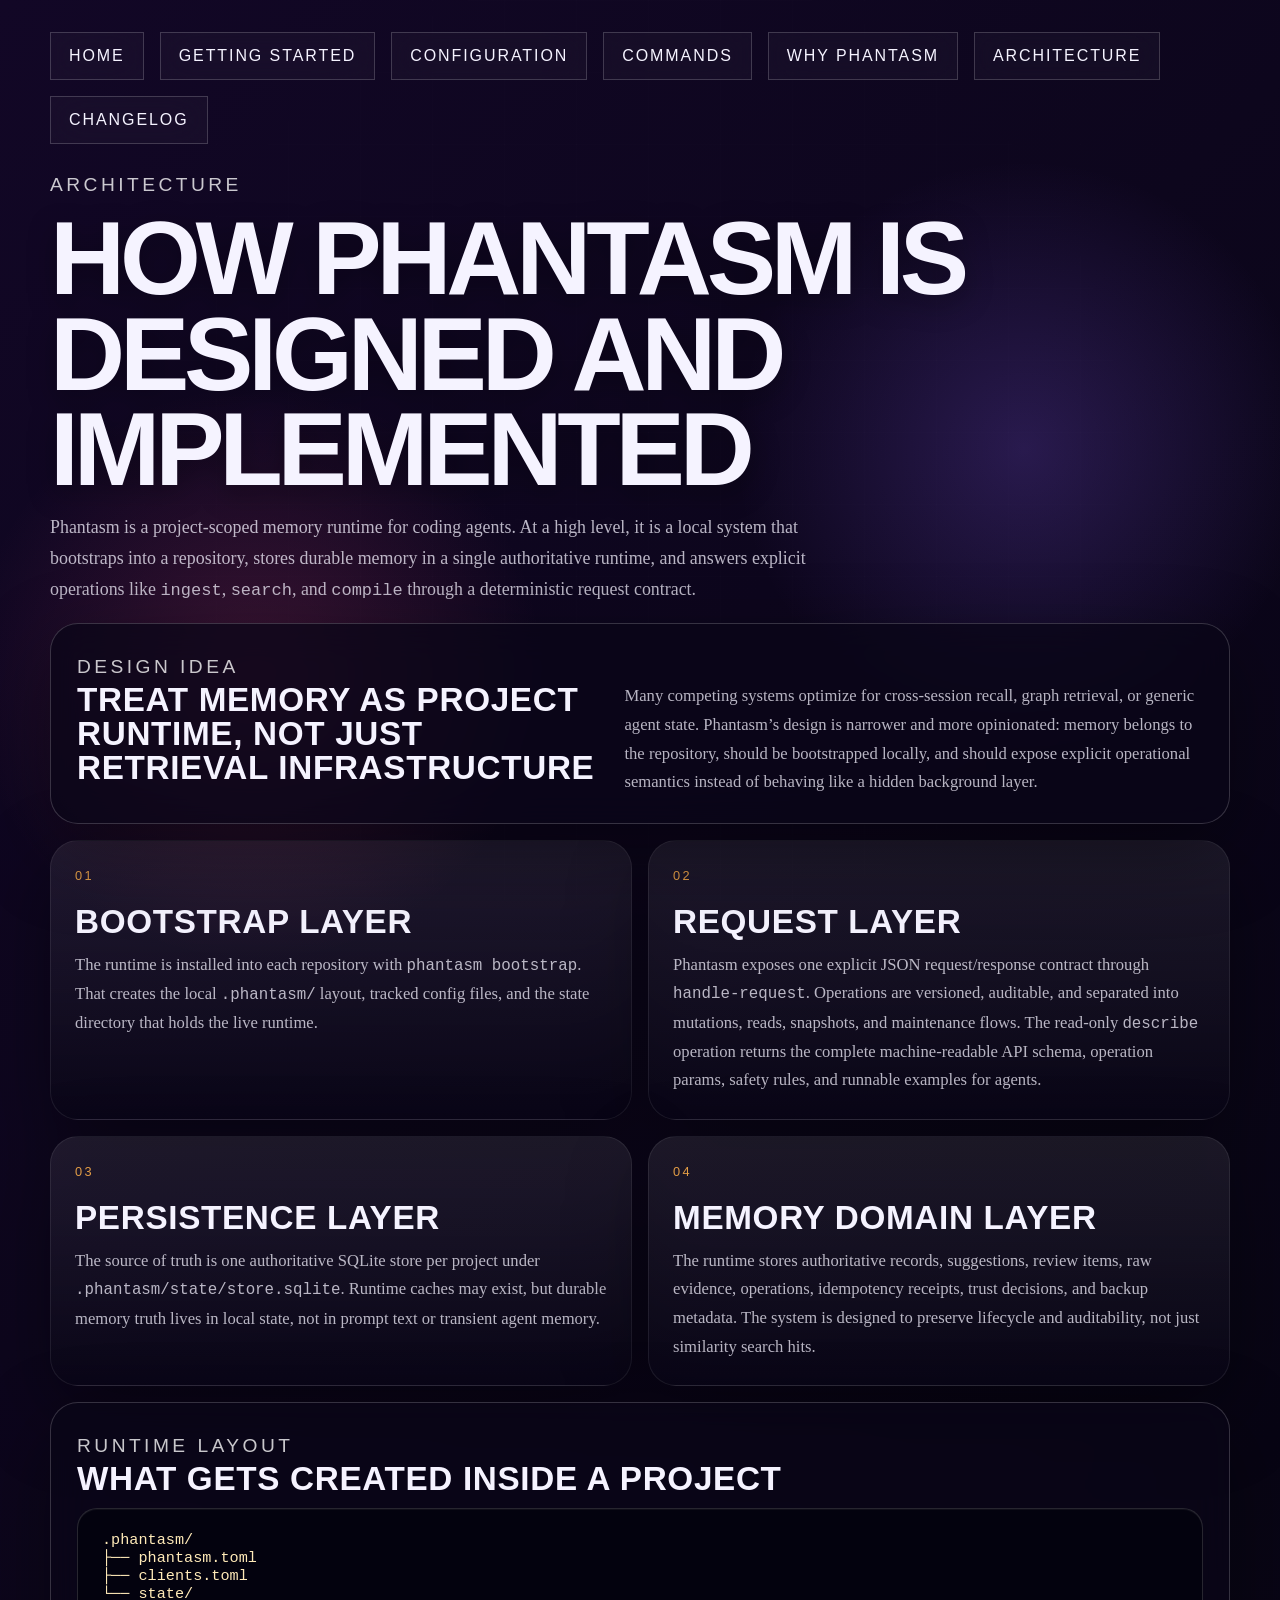
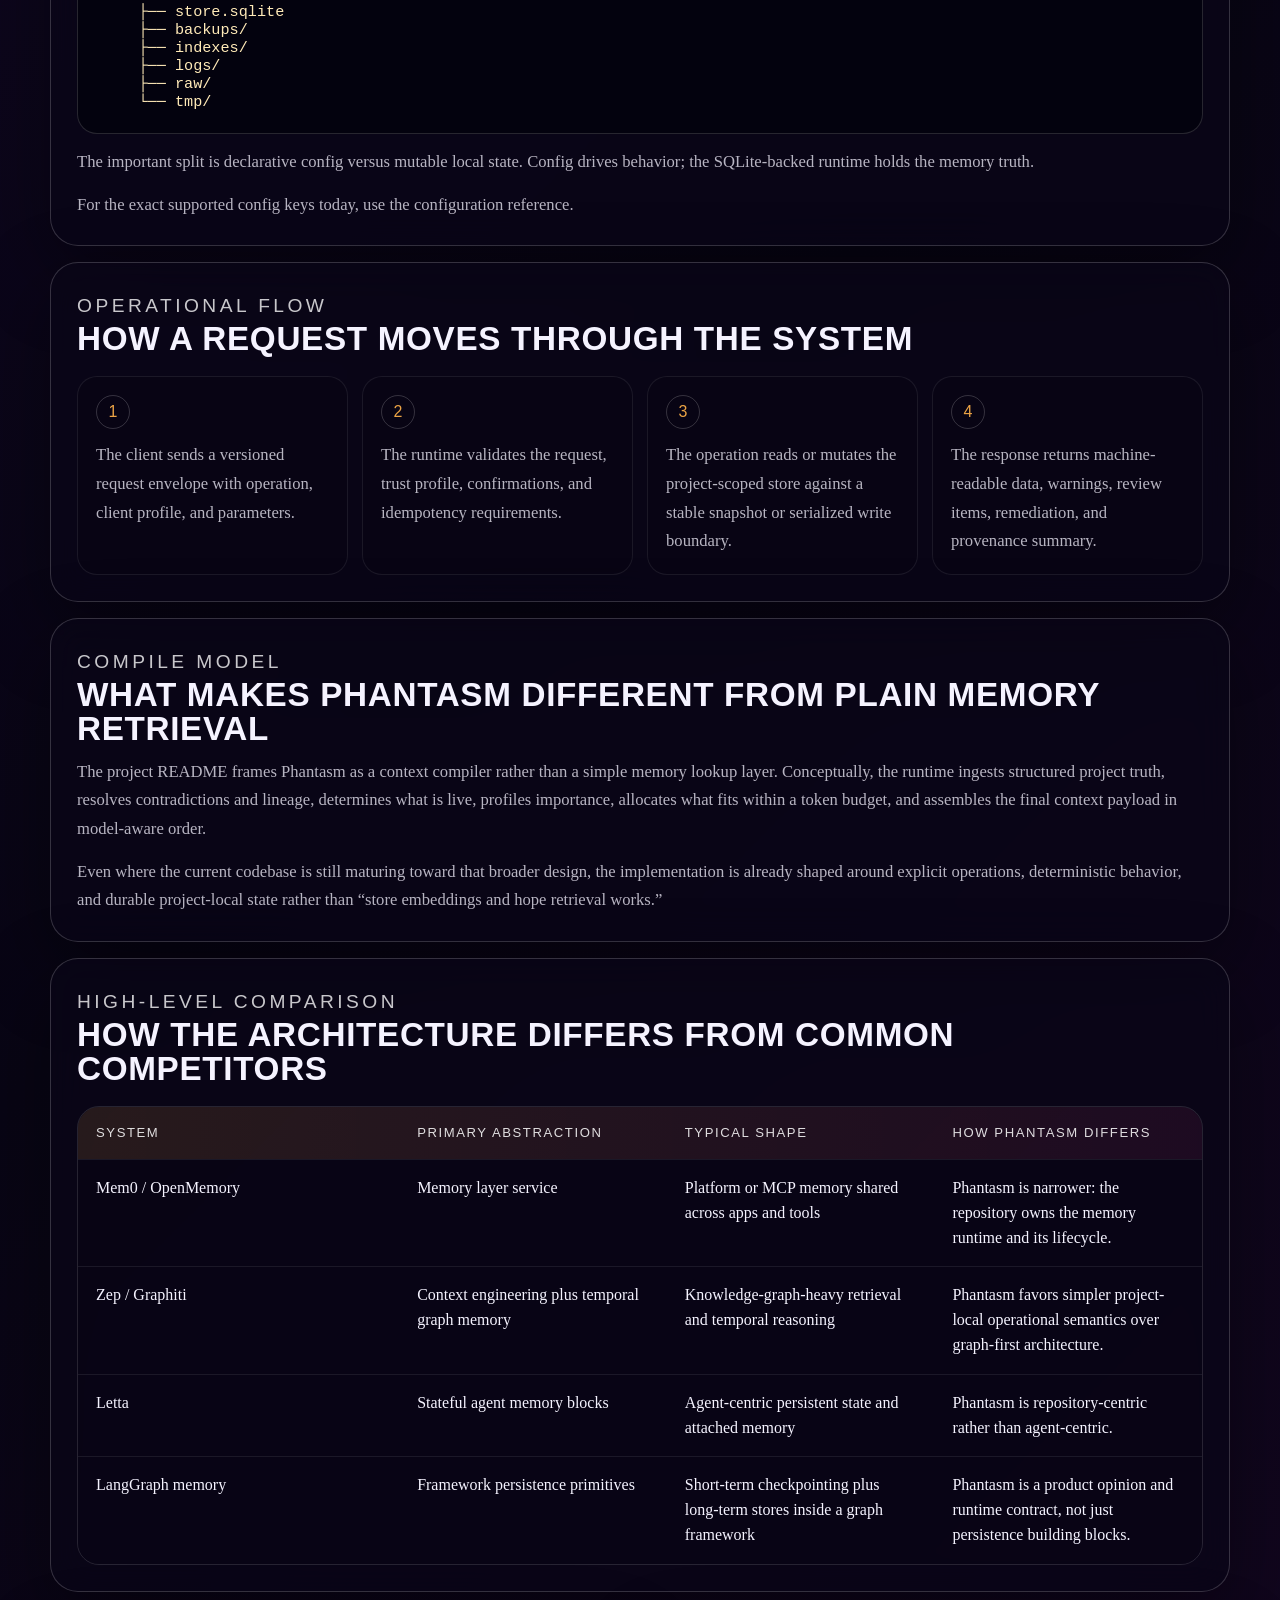
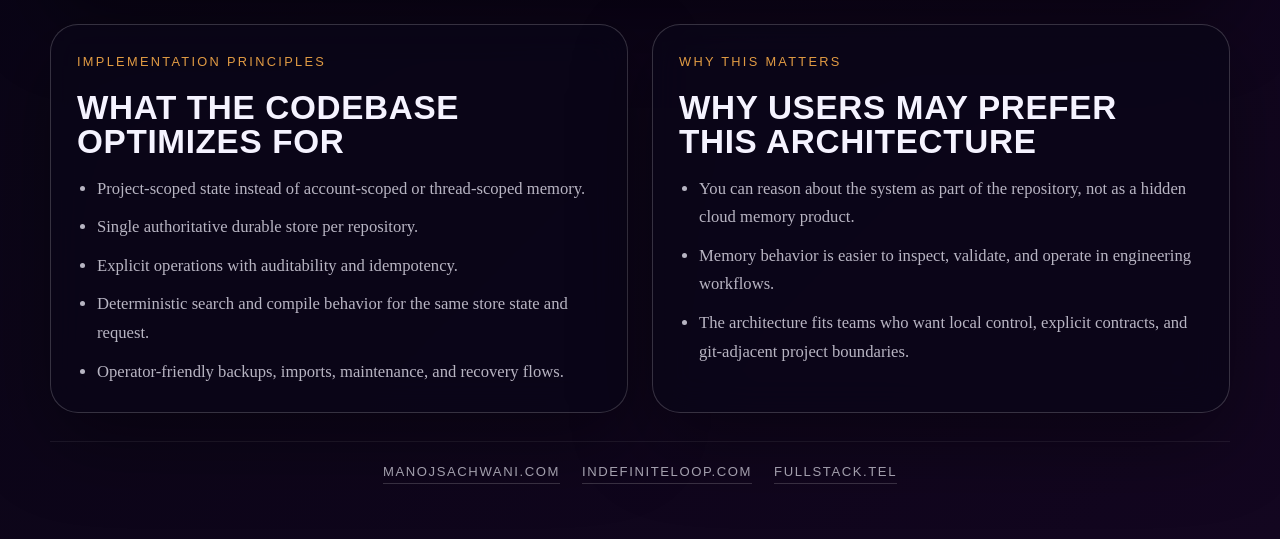
==== commit 8b89ac74: "Sync public distribution from manojsachwani/phantasm@4a370daac214c31d9f90f721bfc3a23bced4f1ae" ====
--- a/site/architecture.html
+++ b/site/architecture.html
@@ -46,6 +46,7 @@
         <a href="./commands.html">Commands</a>
         <a href="./why-phantasm.html">Why Phantasm</a>
         <a href="./architecture.html">Architecture</a>
+        <a href="./changelog.html">Changelog</a>
       </nav>
 
       <header class="page-header page-header-wide">
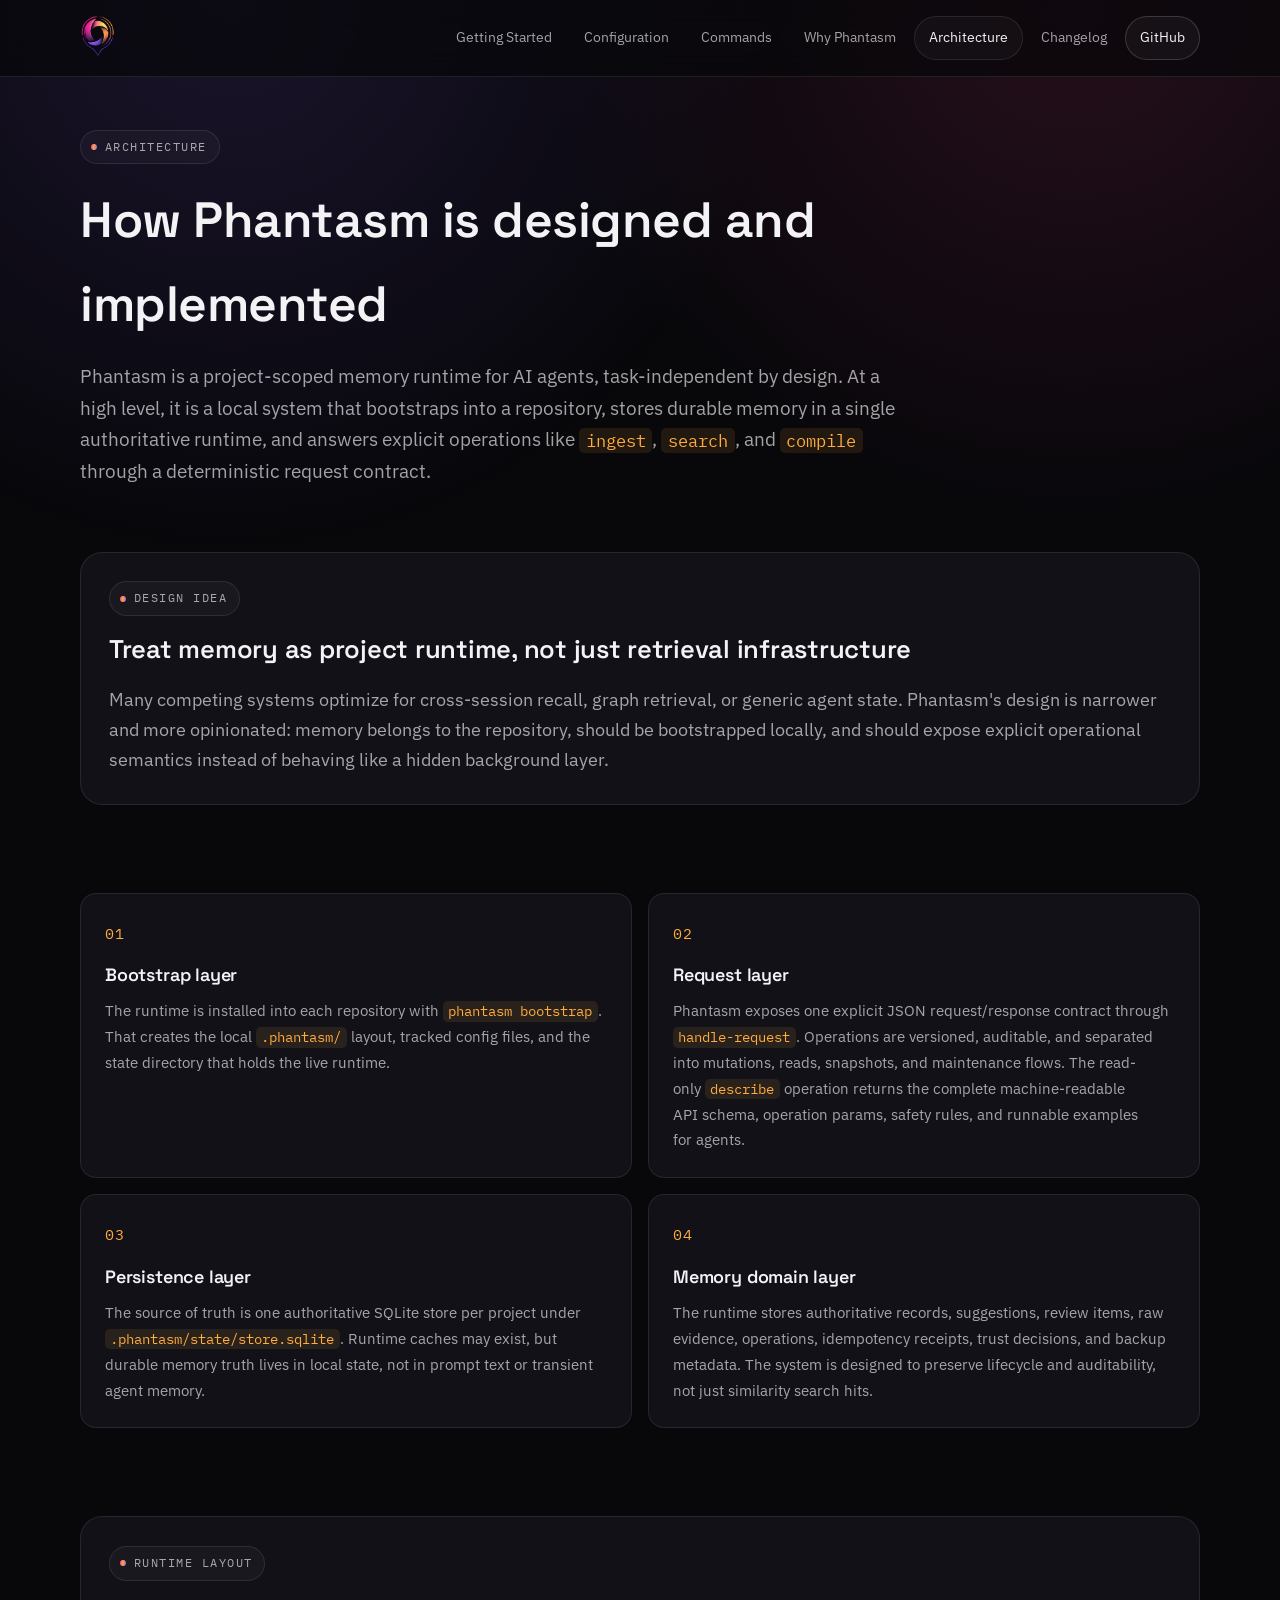
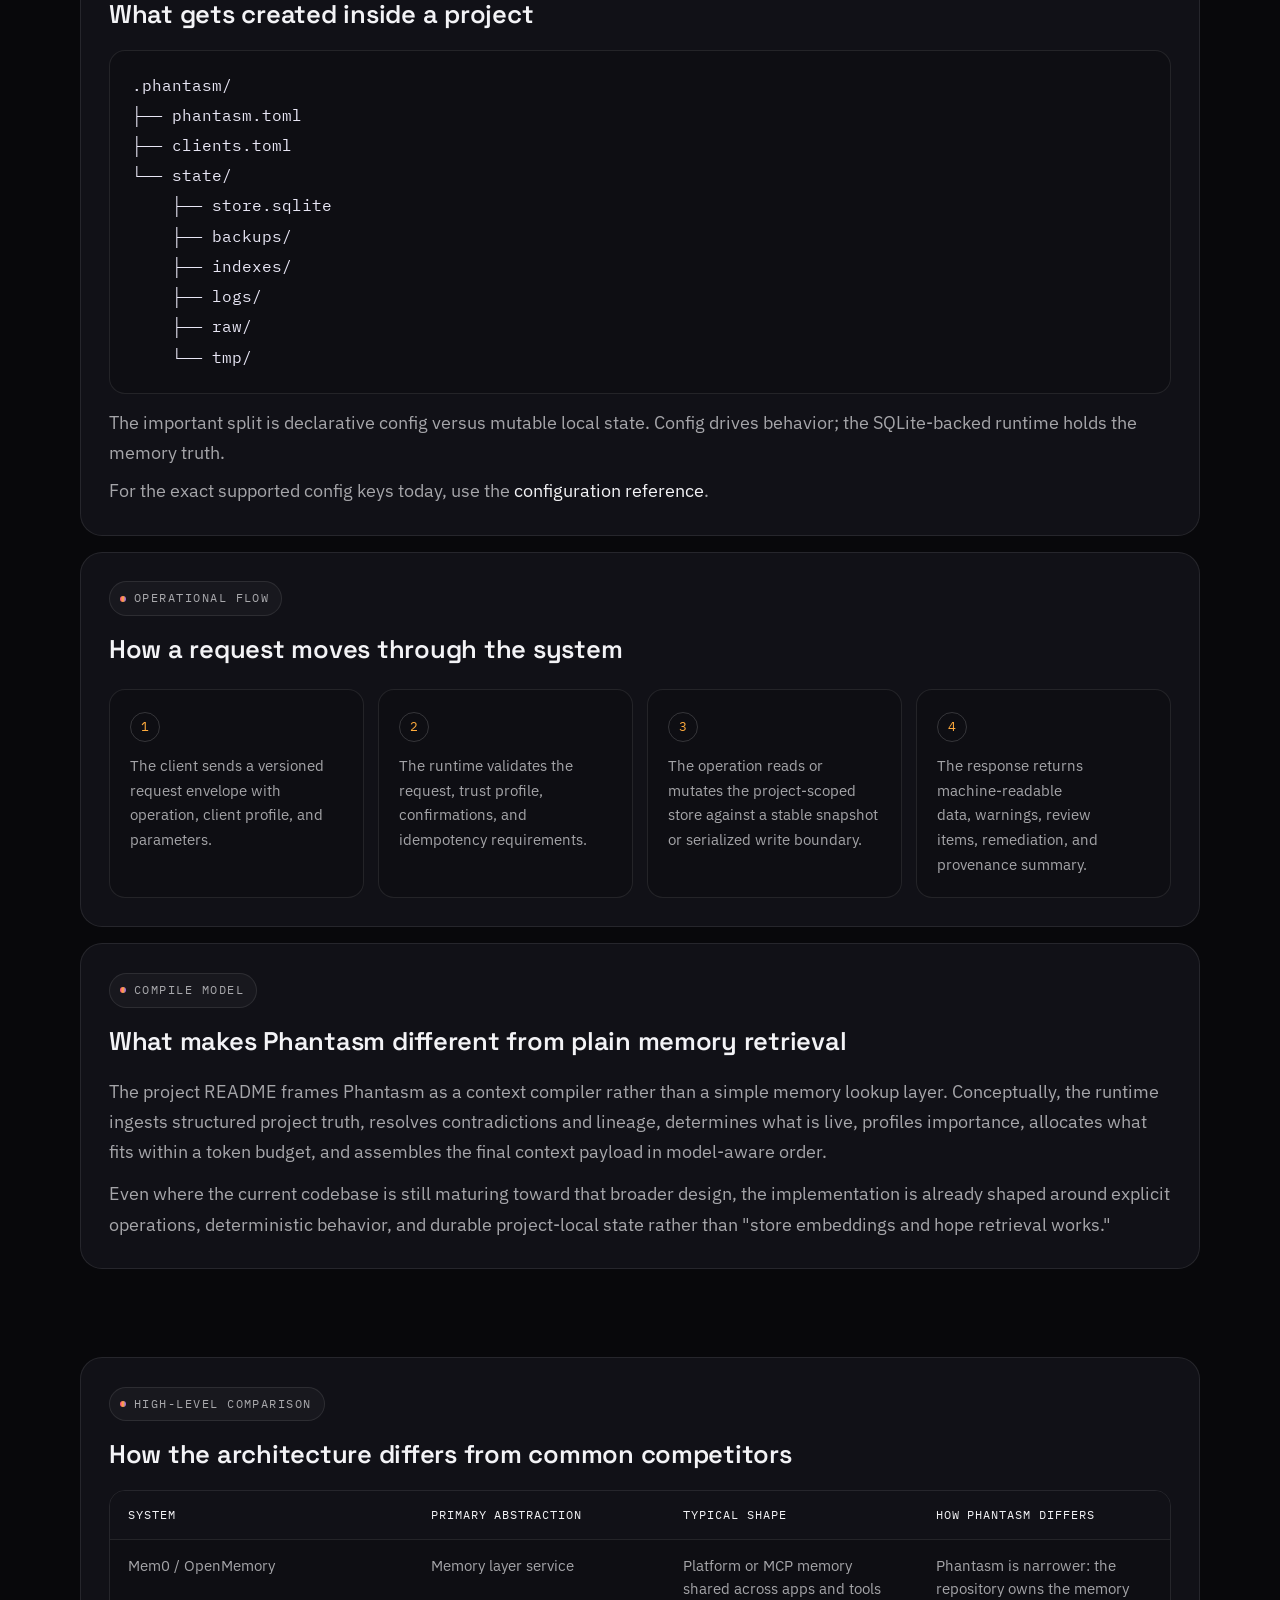
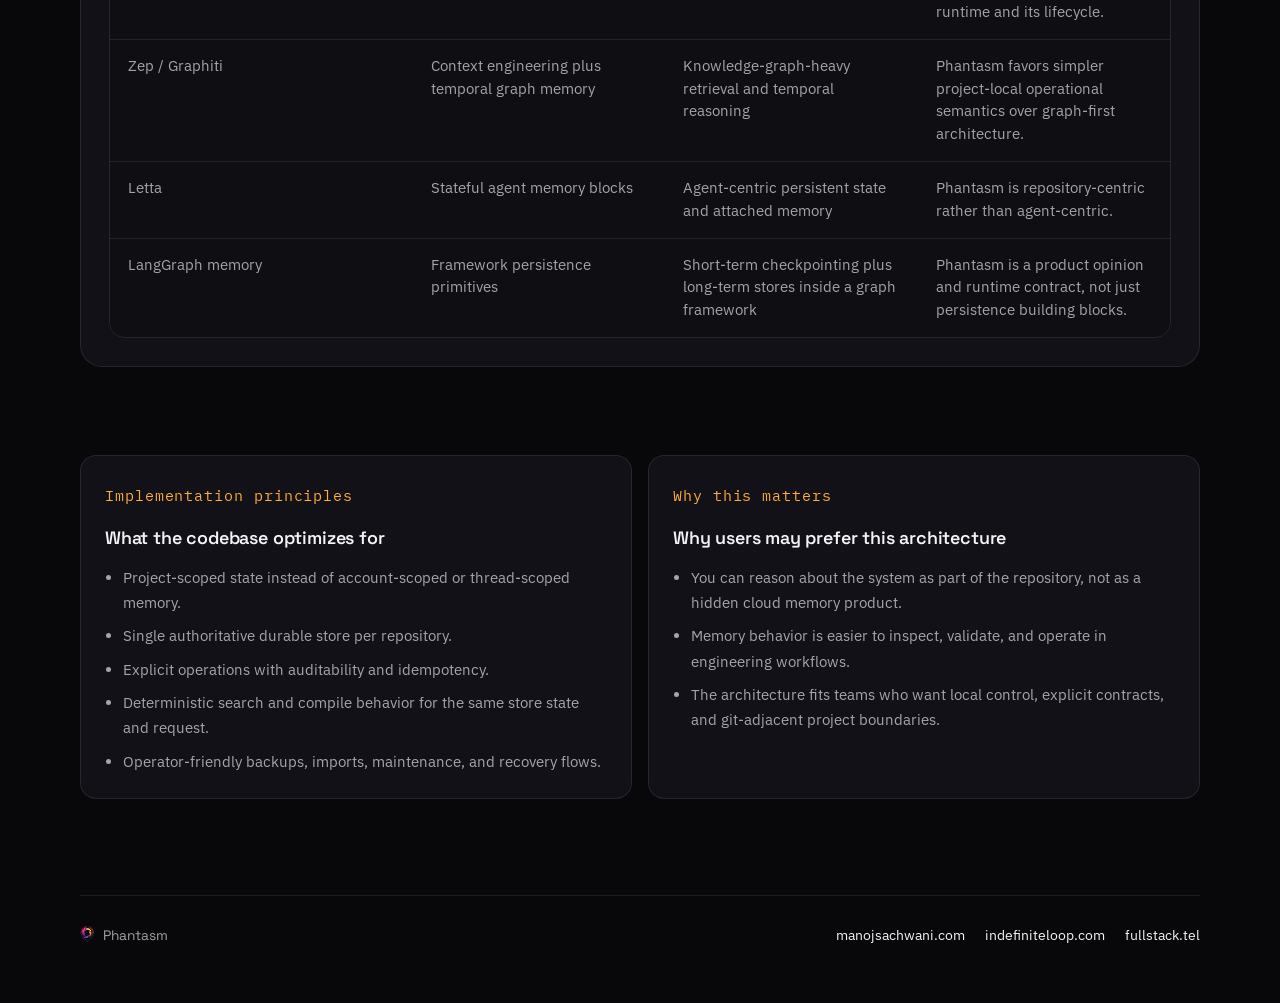
==== commit adc2ddc4: "Sync public distribution from manojsachwani/phantasm@4bb12d8302383d10d7b4baf9fec22c18183c58b4" ====
--- a/site/architecture.html
+++ b/site/architecture.html
@@ -7,7 +7,7 @@
     <meta name="description" content="High-level overview of the Phantasm architecture, including bootstrap flow, request contract, SQLite-backed runtime, memory model, and comparisons with competing memory systems.">
     <meta name="robots" content="index,follow,max-image-preview:large">
     <meta name="author" content="Manoj Sachwani">
-    <meta name="theme-color" content="#120726">
+    <meta name="theme-color" content="#08080b">
     <meta property="og:type" content="article">
     <meta property="og:site_name" content="Phantasm">
     <meta property="og:title" content="Phantasm Architecture | Design and Implementation Overview">
@@ -24,105 +24,104 @@
         "@type": "TechArticle",
         "headline": "Phantasm Architecture",
         "description": "High-level architecture, design, and implementation overview for the Phantasm project memory runtime.",
-        "author": {
-          "@type": "Person",
-          "name": "Manoj Sachwani",
-          "url": "https://manojsachwani.com"
-        },
-        "publisher": {
-          "@type": "Organization",
-          "name": "Phantasm"
-        }
+        "author": { "@type": "Person", "name": "Manoj Sachwani", "url": "https://manojsachwani.com" },
+        "publisher": { "@type": "Organization", "name": "Phantasm" }
       }
     </script>
+    <link rel="preconnect" href="https://fonts.googleapis.com">
+    <link rel="preconnect" href="https://fonts.gstatic.com" crossorigin>
+    <link href="https://fonts.googleapis.com/css2?family=Space+Grotesk:wght@500;600;700&family=IBM+Plex+Sans:wght@400;500;600&family=IBM+Plex+Mono:wght@400;500&display=swap" rel="stylesheet">
     <link rel="stylesheet" href="./styles.css">
   </head>
   <body>
+    <nav class="nav">
+      <div class="nav-inner">
+        <a class="nav-brand" href="./index.html"><img src="assets/phantasm-mark.png" alt="Phantasm"></a>
+        <div class="nav-links">
+          <a href="./getting-started.html">Getting Started</a>
+          <a href="./configuration.html">Configuration</a>
+          <a href="./commands.html">Commands</a>
+          <a href="./why-phantasm.html">Why Phantasm</a>
+          <a href="./architecture.html" class="is-current">Architecture</a>
+          <a href="./changelog.html">Changelog</a>
+          <a class="nav-cta" href="https://github.com/indefiniteloop/phantasm-dist?utm_source=phatasm" target="_blank">GitHub</a>
+        </div>
+      </div>
+    </nav>
+
     <main class="shell">
-      <nav class="topnav">
-        <a href="./index.html">Home</a>
-        <a href="./getting-started.html">Getting Started</a>
-        <a href="./configuration.html">Configuration</a>
-        <a href="./commands.html">Commands</a>
-        <a href="./why-phantasm.html">Why Phantasm</a>
-        <a href="./architecture.html">Architecture</a>
-        <a href="./changelog.html">Changelog</a>
-      </nav>
-
       <header class="page-header page-header-wide">
         <p class="eyebrow">Architecture</p>
         <h1>How Phantasm is designed and implemented</h1>
         <p class="page-lede">
-          Phantasm is a project-scoped memory runtime for coding agents. At a high level, it is a
+          Phantasm is a project-scoped memory runtime for AI agents, task-independent by design. At a high level, it is a
           local system that bootstraps into a repository, stores durable memory in a single
           authoritative runtime, and answers explicit operations like <code>ingest</code>,
           <code>search</code>, and <code>compile</code> through a deterministic request contract.
         </p>
       </header>
 
-      <section class="compare-hero panel">
-        <div class="compare-intro">
-          <div>
-            <p class="eyebrow">Design idea</p>
-            <h2>Treat memory as project runtime, not just retrieval infrastructure</h2>
-          </div>
+      <section class="section-first">
+        <div class="panel">
+          <p class="eyebrow" style="margin-bottom: 12px;">Design idea</p>
+          <h2>Treat memory as project runtime, not just retrieval infrastructure</h2>
           <p>
             Many competing systems optimize for cross-session recall, graph retrieval, or generic
-            agent state. Phantasm’s design is narrower and more opinionated: memory belongs to the
+            agent state. Phantasm's design is narrower and more opinionated: memory belongs to the
             repository, should be bootstrapped locally, and should expose explicit operational
             semantics instead of behaving like a hidden background layer.
           </p>
         </div>
       </section>
 
-      <section class="stack-grid" aria-label="Architecture layers">
-        <article class="stack-card">
-          <p class="card-label">01</p>
-          <h2>Bootstrap layer</h2>
-          <p>
-            The runtime is installed into each repository with <code>phantasm bootstrap</code>.
-            That creates the local <code>.phantasm/</code> layout, tracked config files, and the
-            state directory that holds the live runtime.
-          </p>
-        </article>
-
-        <article class="stack-card">
-          <p class="card-label">02</p>
-          <h2>Request layer</h2>
-          <p>
-            Phantasm exposes one explicit JSON request/response contract through
-            <code>handle-request</code>. Operations are versioned, auditable, and separated into
-            mutations, reads, snapshots, and maintenance flows.
-            The read-only <code>describe</code> operation returns the complete machine-readable
-            API schema, operation params, safety rules, and runnable examples for agents.
-          </p>
-        </article>
-
-        <article class="stack-card">
-          <p class="card-label">03</p>
-          <h2>Persistence layer</h2>
-          <p>
-            The source of truth is one authoritative SQLite store per project under
-            <code>.phantasm/state/store.sqlite</code>. Runtime caches may exist, but durable memory
-            truth lives in local state, not in prompt text or transient agent memory.
-          </p>
-        </article>
-
-        <article class="stack-card">
-          <p class="card-label">04</p>
-          <h2>Memory domain layer</h2>
-          <p>
-            The runtime stores authoritative records, suggestions, review items, raw evidence,
-            operations, idempotency receipts, trust decisions, and backup metadata. The system is
-            designed to preserve lifecycle and auditability, not just similarity search hits.
-          </p>
-        </article>
-      </section>
-
-      <section class="panel architecture-panel">
-        <p class="eyebrow">Runtime layout</p>
-        <h2>What gets created inside a project</h2>
-        <pre><code>.phantasm/
+      <section class="section">
+        <div class="grid-2">
+          <article class="card">
+            <p class="card-num">01</p>
+            <h2>Bootstrap layer</h2>
+            <p>
+              The runtime is installed into each repository with <code>phantasm bootstrap</code>.
+              That creates the local <code>.phantasm/</code> layout, tracked config files, and the
+              state directory that holds the live runtime.
+            </p>
+          </article>
+          <article class="card">
+            <p class="card-num">02</p>
+            <h2>Request layer</h2>
+            <p>
+              Phantasm exposes one explicit JSON request/response contract through
+              <code>handle-request</code>. Operations are versioned, auditable, and separated into
+              mutations, reads, snapshots, and maintenance flows.
+              The read-only <code>describe</code> operation returns the complete machine-readable
+              API schema, operation params, safety rules, and runnable examples for agents.
+            </p>
+          </article>
+          <article class="card">
+            <p class="card-num">03</p>
+            <h2>Persistence layer</h2>
+            <p>
+              The source of truth is one authoritative SQLite store per project under
+              <code>.phantasm/state/store.sqlite</code>. Runtime caches may exist, but durable memory
+              truth lives in local state, not in prompt text or transient agent memory.
+            </p>
+          </article>
+          <article class="card">
+            <p class="card-num">04</p>
+            <h2>Memory domain layer</h2>
+            <p>
+              The runtime stores authoritative records, suggestions, review items, raw evidence,
+              operations, idempotency receipts, trust decisions, and backup metadata. The system is
+              designed to preserve lifecycle and auditability, not just similarity search hits.
+            </p>
+          </article>
+        </div>
+      </section>
+
+      <section class="section">
+        <div class="panel">
+          <p class="eyebrow" style="margin-bottom: 12px;">Runtime layout</p>
+          <h2>What gets created inside a project</h2>
+          <pre><code>.phantasm/
 ├── phantasm.toml
 ├── clients.toml
 └── state/
@@ -132,120 +131,127 @@
     ├── logs/
     ├── raw/
     └── tmp/</code></pre>
-        <p class="note">
-          The important split is declarative config versus mutable local state. Config drives
-          behavior; the SQLite-backed runtime holds the memory truth.
-        </p>
-        <p class="note">
-          For the exact supported config keys today, use the
-          <a href="./configuration.html">configuration reference</a>.
-        </p>
-      </section>
-
-      <section class="panel architecture-panel">
-        <p class="eyebrow">Operational flow</p>
-        <h2>How a request moves through the system</h2>
-        <div class="flow-steps">
-          <article class="flow-step">
-            <span>1</span>
-            <p>The client sends a versioned request envelope with operation, client profile, and parameters.</p>
-          </article>
-          <article class="flow-step">
-            <span>2</span>
-            <p>The runtime validates the request, trust profile, confirmations, and idempotency requirements.</p>
-          </article>
-          <article class="flow-step">
-            <span>3</span>
-            <p>The operation reads or mutates the project-scoped store against a stable snapshot or serialized write boundary.</p>
-          </article>
-          <article class="flow-step">
-            <span>4</span>
-            <p>The response returns machine-readable data, warnings, review items, remediation, and provenance summary.</p>
-          </article>
-        </div>
-      </section>
-
-      <section class="panel architecture-panel">
-        <p class="eyebrow">Compile model</p>
-        <h2>What makes Phantasm different from plain memory retrieval</h2>
-        <p>
-          The project README frames Phantasm as a context compiler rather than a simple memory
-          lookup layer. Conceptually, the runtime ingests structured project truth, resolves
-          contradictions and lineage, determines what is live, profiles importance, allocates what
-          fits within a token budget, and assembles the final context payload in model-aware order.
-        </p>
-        <p>
-          Even where the current codebase is still maturing toward that broader design, the
-          implementation is already shaped around explicit operations, deterministic behavior, and
-          durable project-local state rather than “store embeddings and hope retrieval works.”
-        </p>
-      </section>
-
-      <section class="matrix-panel panel">
-        <p class="eyebrow">High-level comparison</p>
-        <h2>How the architecture differs from common competitors</h2>
-        <div class="matrix-table" role="table" aria-label="Architecture comparison table">
-          <div class="matrix-row matrix-head" role="row">
-            <div role="columnheader">System</div>
-            <div role="columnheader">Primary abstraction</div>
-            <div role="columnheader">Typical shape</div>
-            <div role="columnheader">How Phantasm differs</div>
+          <p style="margin-top: 14px;">
+            The important split is declarative config versus mutable local state. Config drives
+            behavior; the SQLite-backed runtime holds the memory truth.
+          </p>
+          <p style="margin-top: 8px;">
+            For the exact supported config keys today, use the
+            <a href="./configuration.html">configuration reference</a>.
+          </p>
+        </div>
+
+        <div class="panel">
+          <p class="eyebrow" style="margin-bottom: 12px;">Operational flow</p>
+          <h2>How a request moves through the system</h2>
+          <div class="flow-steps" style="margin-top: 18px;">
+            <article class="flow-step">
+              <span>1</span>
+              <p>The client sends a versioned request envelope with operation, client profile, and parameters.</p>
+            </article>
+            <article class="flow-step">
+              <span>2</span>
+              <p>The runtime validates the request, trust profile, confirmations, and idempotency requirements.</p>
+            </article>
+            <article class="flow-step">
+              <span>3</span>
+              <p>The operation reads or mutates the project-scoped store against a stable snapshot or serialized write boundary.</p>
+            </article>
+            <article class="flow-step">
+              <span>4</span>
+              <p>The response returns machine-readable data, warnings, review items, remediation, and provenance summary.</p>
+            </article>
           </div>
-          <div class="matrix-row" role="row">
-            <div role="cell">Mem0 / OpenMemory</div>
-            <div role="cell">Memory layer service</div>
-            <div role="cell">Platform or MCP memory shared across apps and tools</div>
-            <div role="cell">Phantasm is narrower: the repository owns the memory runtime and its lifecycle.</div>
+        </div>
+
+        <div class="panel">
+          <p class="eyebrow" style="margin-bottom: 12px;">Compile model</p>
+          <h2>What makes Phantasm different from plain memory retrieval</h2>
+          <p>
+            The project README frames Phantasm as a context compiler rather than a simple memory
+            lookup layer. Conceptually, the runtime ingests structured project truth, resolves
+            contradictions and lineage, determines what is live, profiles importance, allocates what
+            fits within a token budget, and assembles the final context payload in model-aware order.
+          </p>
+          <p style="margin-top: 12px;">
+            Even where the current codebase is still maturing toward that broader design, the
+            implementation is already shaped around explicit operations, deterministic behavior, and
+            durable project-local state rather than "store embeddings and hope retrieval works."
+          </p>
+        </div>
+      </section>
+
+      <section class="section">
+        <div class="panel">
+          <p class="eyebrow" style="margin-bottom: 12px;">High-level comparison</p>
+          <h2>How the architecture differs from common competitors</h2>
+          <div class="matrix-table" role="table" aria-label="Architecture comparison table">
+            <div class="matrix-row matrix-head" role="row">
+              <div role="columnheader">System</div>
+              <div role="columnheader">Primary abstraction</div>
+              <div role="columnheader">Typical shape</div>
+              <div role="columnheader">How Phantasm differs</div>
+            </div>
+            <div class="matrix-row" role="row">
+              <div role="cell">Mem0 / OpenMemory</div>
+              <div role="cell">Memory layer service</div>
+              <div role="cell">Platform or MCP memory shared across apps and tools</div>
+              <div role="cell">Phantasm is narrower: the repository owns the memory runtime and its lifecycle.</div>
+            </div>
+            <div class="matrix-row" role="row">
+              <div role="cell">Zep / Graphiti</div>
+              <div role="cell">Context engineering plus temporal graph memory</div>
+              <div role="cell">Knowledge-graph-heavy retrieval and temporal reasoning</div>
+              <div role="cell">Phantasm favors simpler project-local operational semantics over graph-first architecture.</div>
+            </div>
+            <div class="matrix-row" role="row">
+              <div role="cell">Letta</div>
+              <div role="cell">Stateful agent memory blocks</div>
+              <div role="cell">Agent-centric persistent state and attached memory</div>
+              <div role="cell">Phantasm is repository-centric rather than agent-centric.</div>
+            </div>
+            <div class="matrix-row" role="row">
+              <div role="cell">LangGraph memory</div>
+              <div role="cell">Framework persistence primitives</div>
+              <div role="cell">Short-term checkpointing plus long-term stores inside a graph framework</div>
+              <div role="cell">Phantasm is a product opinion and runtime contract, not just persistence building blocks.</div>
+            </div>
           </div>
-          <div class="matrix-row" role="row">
-            <div role="cell">Zep / Graphiti</div>
-            <div role="cell">Context engineering plus temporal graph memory</div>
-            <div role="cell">Knowledge-graph-heavy retrieval and temporal reasoning</div>
-            <div role="cell">Phantasm favors simpler project-local operational semantics over graph-first architecture.</div>
-          </div>
-          <div class="matrix-row" role="row">
-            <div role="cell">Letta</div>
-            <div role="cell">Stateful agent memory blocks</div>
-            <div role="cell">Agent-centric persistent state and attached memory</div>
-            <div role="cell">Phantasm is repository-centric rather than agent-centric.</div>
-          </div>
-          <div class="matrix-row" role="row">
-            <div role="cell">LangGraph memory</div>
-            <div role="cell">Framework persistence primitives</div>
-            <div role="cell">Short-term checkpointing plus long-term stores inside a graph framework</div>
-            <div role="cell">Phantasm is a product opinion and runtime contract, not just persistence building blocks.</div>
-          </div>
-        </div>
-      </section>
-
-      <section class="reasons-grid" aria-label="Implementation principles">
-        <article class="reason-panel panel">
-          <p class="card-label">Implementation principles</p>
-          <h2>What the codebase optimizes for</h2>
-          <ul class="compare-list">
-            <li>Project-scoped state instead of account-scoped or thread-scoped memory.</li>
-            <li>Single authoritative durable store per repository.</li>
-            <li>Explicit operations with auditability and idempotency.</li>
-            <li>Deterministic search and compile behavior for the same store state and request.</li>
-            <li>Operator-friendly backups, imports, maintenance, and recovery flows.</li>
-          </ul>
-        </article>
-
-        <article class="reason-panel panel">
-          <p class="card-label">Why this matters</p>
-          <h2>Why users may prefer this architecture</h2>
-          <ul class="compare-list">
-            <li>You can reason about the system as part of the repository, not as a hidden cloud memory product.</li>
-            <li>Memory behavior is easier to inspect, validate, and operate in engineering workflows.</li>
-            <li>The architecture fits teams who want local control, explicit contracts, and git-adjacent project boundaries.</li>
-          </ul>
-        </article>
+        </div>
+      </section>
+
+      <section class="section">
+        <div class="grid-2">
+          <article class="card">
+            <p class="card-num">Implementation principles</p>
+            <h2>What the codebase optimizes for</h2>
+            <ul>
+              <li>Project-scoped state instead of account-scoped or thread-scoped memory.</li>
+              <li>Single authoritative durable store per repository.</li>
+              <li>Explicit operations with auditability and idempotency.</li>
+              <li>Deterministic search and compile behavior for the same store state and request.</li>
+              <li>Operator-friendly backups, imports, maintenance, and recovery flows.</li>
+            </ul>
+          </article>
+          <article class="card">
+            <p class="card-num">Why this matters</p>
+            <h2>Why users may prefer this architecture</h2>
+            <ul>
+              <li>You can reason about the system as part of the repository, not as a hidden cloud memory product.</li>
+              <li>Memory behavior is easier to inspect, validate, and operate in engineering workflows.</li>
+              <li>The architecture fits teams who want local control, explicit contracts, and git-adjacent project boundaries.</li>
+            </ul>
+          </article>
+        </div>
       </section>
 
       <footer class="site-footer">
-        <a href="https://manojsachwani.com?utm_source=phatasm" target="_blank">manojsachwani.com</a>
-        <a href="https://indefiniteloop.com?utm_source=phatasm" target="_blank">indefiniteloop.com</a>
-        <a href="https://fullstack.tel?utm_source=phatasm" target="_blank">fullstack.tel</a>
+        <a class="footer-brand" href="./index.html"><img src="assets/phantasm-mark.png" alt="">Phantasm</a>
+        <div class="site-footer-links">
+          <a href="https://manojsachwani.com?utm_source=phatasm" target="_blank">manojsachwani.com</a>
+          <a href="https://indefiniteloop.com?utm_source=phatasm" target="_blank">indefiniteloop.com</a>
+          <a href="https://fullstack.tel?utm_source=phatasm" target="_blank">fullstack.tel</a>
+        </div>
       </footer>
     </main>
   </body>
--- a/site/styles.css
+++ b/site/styles.css
@@ -1,16 +1,34 @@
+/* =====================================================================
+   Phantasm — design tokens
+   Single source of truth for color, type, spacing. Components below
+   consume tokens only; no page ever hardcodes a raw color or font.
+   ===================================================================== */
 :root {
-    --bg: #080514;
-    --bg-soft: #130a28;
-    --bg-panel: rgba(10, 6, 24, 0.74);
-    --bg-panel-strong: rgba(8, 4, 20, 0.92);
-    --line: rgba(255, 255, 255, 0.18);
-    --line-soft: rgba(255, 255, 255, 0.08);
-    --text: #f5f3ff;
-    --muted: rgba(245, 243, 255, 0.74);
-    --accent-hot: #ff4d94;
-    --accent-warm: #ffb14a;
-    --accent-cool: #8d61ff;
-    --shadow: 0 28px 80px rgba(0, 0, 0, 0.38);
+    --bg: #08080b;
+    --bg-raised: #0e0e13;
+    --bg-panel: #111117;
+    --bg-panel-soft: rgba(255, 255, 255, 0.03);
+    --border: rgba(255, 255, 255, 0.09);
+    --border-strong: rgba(255, 255, 255, 0.16);
+    --text: #f3f3f6;
+    --muted: rgba(243, 243, 246, 0.66);
+    --faint: rgba(243, 243, 246, 0.42);
+
+    --pink: #ff3f8f;
+    --amber: #ffab3d;
+    --violet: #8b5cf6;
+    --gradient: linear-gradient(92deg, var(--pink) 0%, var(--amber) 50%, var(--violet) 100%);
+
+    --radius-sm: 10px;
+    --radius-md: 16px;
+    --radius-lg: 22px;
+
+    --font-display: "Space Grotesk", "Avenir Next Condensed", sans-serif;
+    --font-body: "IBM Plex Sans", -apple-system, sans-serif;
+    --font-mono: "IBM Plex Mono", "SFMono-Regular", Menlo, Consolas, monospace;
+
+    --shadow: 0 24px 60px rgba(0, 0, 0, 0.45);
+    color-scheme: dark;
 }
 
 * {
@@ -18,26 +36,18 @@
 }
 
 html {
-    color-scheme: dark;
+    scroll-behavior: smooth;
 }
 
 body {
     margin: 0;
     min-height: 100vh;
-    font-family: "Iowan Old Style", Georgia, serif;
-    color: var(--text);
-    background:
-        radial-gradient(
-            circle at 20% 18%,
-            rgba(255, 83, 132, 0.18),
-            transparent 18rem
-        ),
-        radial-gradient(
-            circle at 80% 12%,
-            rgba(141, 97, 255, 0.22),
-            transparent 18rem
-        ),
-        linear-gradient(135deg, #120726 0%, #080514 54%, #130620 100%);
+    background: var(--bg);
+    color: var(--text);
+    font-family: var(--font-body);
+    font-size: 18px;
+    line-height: 1.68;
+    -webkit-font-smoothing: antialiased;
 }
 
 body::before {
@@ -45,887 +55,662 @@
     position: fixed;
     inset: 0;
     pointer-events: none;
-    background-image:
-        linear-gradient(rgba(255, 255, 255, 0.02) 1px, transparent 1px),
-        linear-gradient(90deg, rgba(255, 255, 255, 0.02) 1px, transparent 1px);
-    background-size: 72px 72px;
-    mask-image: radial-gradient(circle at center, black 45%, transparent 100%);
-    opacity: 0.5;
-}
-
+    z-index: 0;
+    background-image: radial-gradient(circle at 18% 0%, rgba(139, 92, 246, 0.14), transparent 40%),
+        radial-gradient(circle at 84% 0%, rgba(255, 63, 143, 0.12), transparent 38%);
+}
+
+a {
+    color: var(--text);
+    text-decoration: none;
+}
+
+a:hover {
+    color: var(--amber);
+}
+
+img {
+    display: block;
+    max-width: 100%;
+}
+
+h1, h2, h3 {
+    margin: 0;
+    font-family: var(--font-display);
+    font-weight: 600;
+    letter-spacing: -0.01em;
+    color: var(--text);
+    text-wrap: pretty;
+}
+
+p {
+    margin: 0;
+    color: var(--muted);
+    text-wrap: pretty;
+}
+
+code {
+    font-family: var(--font-mono);
+    font-size: 0.88em;
+    color: var(--amber);
+    background: rgba(255, 171, 61, 0.1);
+    padding: 0.1em 0.4em;
+    border-radius: 5px;
+}
+
+pre code {
+    background: none;
+    padding: 0;
+    color: inherit;
+}
+
+ul {
+    margin: 0;
+    padding: 0;
+}
+
+/* =====================================================================
+   Layout shell
+   ===================================================================== */
 .shell {
-    width: min(1180px, calc(100% - 32px));
-    margin: 0 auto;
-    padding: 24px 0 48px;
     position: relative;
     z-index: 1;
-}
-
-.landing-shell {
-    padding-top: 32px;
-}
-
-.page-ambient {
-    position: fixed;
-    inset: 0;
-    overflow: hidden;
-    pointer-events: none;
-}
-
-.orb,
-.wave,
-.grid-glow {
-    position: absolute;
-    display: block;
-}
-
-.orb {
-    border-radius: 50%;
-    filter: blur(0.5px);
-}
-
-.orb-one {
-    width: min(52vw, 780px);
-    aspect-ratio: 1;
-    left: -8vw;
-    top: 12vh;
-    background:
-        radial-gradient(
-            circle at 48% 44%,
-            rgba(255, 237, 196, 0.18),
-            transparent 18%
-        ),
-        radial-gradient(
-            circle at 50% 50%,
-            #ff5c90 0%,
-            #ff296d 28%,
-            #b92ca3 66%,
-            #5d2ecf 100%
-        );
-    box-shadow: 0 0 120px rgba(255, 65, 134, 0.26);
-}
-
-.orb-one::after {
-    content: "";
-    position: absolute;
-    width: 24%;
-    aspect-ratio: 1;
-    border-radius: 50%;
-    left: 31%;
-    top: 54%;
-    background: rgba(8, 5, 20, 0.82);
-}
-
-.orb-two {
-    width: min(20vw, 240px);
-    aspect-ratio: 1;
-    right: 7vw;
-    top: 10vh;
-    background: linear-gradient(180deg, #ffbf6d 0%, #ff437f 60%, #a433db 100%);
-}
-
-.orb-three {
-    width: min(18vw, 220px);
-    aspect-ratio: 1;
-    left: -4vw;
-    bottom: 10vh;
-    background: linear-gradient(160deg, #ffcd70 0%, #ff4f7b 58%, #8f41ff 100%);
-}
-
-.wave {
+    width: min(1120px, calc(100% - 40px));
+    margin: 0 auto;
+}
+
+.section {
+    margin-top: 88px;
+}
+
+.section-first {
+    margin-top: 56px;
+}
+
+.section-header {
+    max-width: 640px;
+    margin-bottom: 28px;
+}
+
+.section-header .eyebrow {
+    margin-bottom: 14px;
+}
+
+.section-header h2 {
+    font-size: clamp(1.6rem, 3vw, 2.2rem);
+}
+
+.section-header p {
+    margin-top: 12px;
+    font-size: 1.02rem;
+}
+
+/* =====================================================================
+   Nav
+   ===================================================================== */
+.nav {
+    position: sticky;
+    top: 0;
+    z-index: 40;
+    background: rgba(8, 8, 11, 0.72);
+    backdrop-filter: blur(14px);
+    border-bottom: 1px solid var(--border);
+}
+
+.nav-inner {
+    width: min(1120px, calc(100% - 40px));
+    margin: 0 auto;
+    display: flex;
+    align-items: center;
+    justify-content: space-between;
+    gap: 24px;
+    padding: 16px 0;
+}
+
+.nav-brand {
+    display: flex;
+    align-items: center;
+    gap: 10px;
+    font-family: var(--font-display);
+    font-weight: 600;
+    font-size: 1.02rem;
+    letter-spacing: 0.02em;
+    color: var(--text);
+}
+
+.nav-brand img {
+    height: 44px;
+    width: auto;
+}
+
+.nav-links {
+    display: flex;
+    align-items: center;
+    gap: 4px;
+    flex-wrap: wrap;
+}
+
+.nav-links a {
+    padding: 9px 14px;
     border-radius: 999px;
-    filter: blur(8px);
-    opacity: 0.86;
-}
-
-.wave-one {
-    width: 92vw;
-    height: 240px;
-    left: -8vw;
-    top: 24vh;
-    background: linear-gradient(
-        90deg,
-        #ffb44d 0%,
-        #ff2f71 32%,
-        #9036ff 70%,
-        rgba(144, 54, 255, 0.12) 100%
-    );
-    transform: rotate(-8deg);
-}
-
-.wave-two {
-    width: 84vw;
-    height: 190px;
-    right: -14vw;
-    top: 12vh;
-    background: linear-gradient(
-        90deg,
-        rgba(255, 80, 120, 0.08) 0%,
-        rgba(255, 80, 120, 0.58) 24%,
-        rgba(123, 74, 255, 0.78) 68%,
-        rgba(255, 177, 74, 0.14) 100%
-    );
-    transform: rotate(9deg);
-}
-
-.grid-glow {
-    inset: auto 0 0 auto;
-    width: 52vw;
-    height: 38vh;
-    background: radial-gradient(
-        circle at center,
-        rgba(255, 177, 74, 0.14),
-        transparent 70%
-    );
-}
-
-.hero-panel,
-.feature-card,
-.install-panel,
-.manifest-panel,
-.panel,
-.topnav a {
-    backdrop-filter: blur(18px);
-}
-
-.hero-panel,
-.panel,
-.install-panel,
-.manifest-panel {
-    background: var(--bg-panel);
-    border: 1px solid var(--line);
-    box-shadow: var(--shadow);
-}
-
-.hero-panel {
-    position: relative;
-    overflow: hidden;
-    padding: 28px;
-    border-radius: 34px;
-}
-
-.hero-panel::before {
-    content: "";
-    position: absolute;
-    inset: 0;
-    pointer-events: none;
-    background:
-        linear-gradient(125deg, rgba(255, 255, 255, 0.08), transparent 22%),
-        radial-gradient(
-            circle at 86% 18%,
-            rgba(255, 183, 74, 0.18),
-            transparent 20%
-        );
-}
-
-.masthead,
-.hero-layout,
-.feature-strip,
-.install-spotlight,
-.info-grid,
-.actions,
-.links,
-.topnav,
-.manifest-links,
-.masthead-links {
-    display: flex;
-    gap: 16px;
-    flex-wrap: wrap;
-}
-
-.masthead {
-    justify-content: space-between;
-    align-items: center;
-    margin-bottom: 32px;
-}
-
-.brand,
-.masthead-links a,
-.topnav a,
-.button {
+    font-size: 0.88rem;
+    color: var(--muted);
+    white-space: nowrap;
+}
+
+.nav-links a:hover {
+    color: var(--text);
+    background: var(--bg-panel-soft);
+}
+
+.nav-links a.is-current {
+    color: var(--text);
+    background: var(--bg-panel-soft);
+    border: 1px solid var(--border);
+}
+
+.nav-links a.nav-cta {
+    color: var(--text);
+    border: 1px solid var(--border-strong);
+    background: rgba(255, 255, 255, 0.04);
+}
+
+.nav-toggle {
+    display: none;
+}
+
+/* =====================================================================
+   Buttons + badges
+   ===================================================================== */
+.eyebrow {
+    display: inline-flex;
+    align-items: center;
+    gap: 8px;
+    margin: 0;
+    padding: 6px 12px 6px 10px;
+    border: 1px solid var(--border);
+    border-radius: 999px;
+    background: var(--bg-panel-soft);
+    font-family: var(--font-mono);
+    font-size: 0.76rem;
     text-transform: uppercase;
     letter-spacing: 0.12em;
-    font-family:
-        "Avenir Next Condensed", "Arial Narrow", "Helvetica Neue", sans-serif;
-}
-
-.brand {
-    font-size: 0.92rem;
-    font-weight: 700;
-    color: var(--text);
-}
-
-.masthead-links {
-    justify-content: flex-end;
-}
-
-.masthead-links a,
-.topnav a {
-    padding: 14px 18px;
-    border: 1px solid var(--line);
-    color: var(--text);
-    background: rgba(255, 255, 255, 0.03);
-}
-
-.contact-link {
-    background: rgba(255, 177, 74, 0.14);
-}
-
-.hero-layout {
-    align-items: flex-start;
-}
-
-.eyebrow,
-.hero-kicker,
-.card-label,
-.signal-label {
-    margin: 0;
-    text-transform: uppercase;
-    letter-spacing: 0.18em;
-    font-size: 0.8rem;
-    font-family:
-        "Avenir Next Condensed", "Arial Narrow", "Helvetica Neue", sans-serif;
-}
-.eyebrow {
-    font-size: 1.2rem;
-}
-
-.eyebrow,
-.hero-kicker,
-.signal-label {
-    color: rgba(255, 255, 255, 0.78);
-}
-
-.hero-copy {
-    width: min(100%, 860px);
-    position: relative;
-}
-
-.hero-kicker {
-    margin: 14px 0 10px;
-}
-
-h1,
-.display-title {
-    margin: 0;
-    line-height: 0.92;
-    font-weight: 800;
-    text-transform: uppercase;
-    font-family: Impact, Haettenschweiler, "Arial Narrow Bold", sans-serif;
-}
-
-h1 {
-    font-size: clamp(4.8rem, 16vw, 11rem);
-    letter-spacing: -0.05em;
-    text-shadow: 0 8px 28px rgba(0, 0, 0, 0.35);
-}
-
-.glass-title {
-    position: relative;
-    display: inline-block;
-    color: rgba(255, 255, 255, 0.6);
-    background:
-        linear-gradient(
-            180deg,
-            rgba(255, 255, 255, 0.48) 0%,
-            rgba(255, 255, 255, 0.14) 22%,
-            rgba(255, 255, 255, 0.04) 42%,
-            rgba(255, 255, 255, 0.16) 52%,
-            rgba(255, 255, 255, 0.03) 100%
-        ),
-        linear-gradient(
-            105deg,
-            rgba(255, 122, 169, 0.76) 0%,
-            rgba(255, 169, 98, 0.72) 18%,
-            rgba(242, 255, 118, 0.68) 32%,
-            rgba(106, 240, 182, 0.74) 47%,
-            rgba(85, 198, 255, 0.76) 64%,
-            rgba(118, 126, 255, 0.78) 80%,
-            rgba(221, 126, 255, 0.78) 100%
-        );
-    background-blend-mode: screen, normal;
+    color: var(--muted);
+}
+
+.eyebrow::before {
+    content: "";
+    width: 6px;
+    height: 6px;
+    border-radius: 50%;
+    background: var(--gradient);
+    flex-shrink: 0;
+}
+
+.btn {
+    display: inline-flex;
+    align-items: center;
+    justify-content: center;
+    gap: 8px;
+    padding: 13px 22px;
+    border-radius: var(--radius-sm);
+    font-family: var(--font-body);
+    font-weight: 500;
+    font-size: 0.94rem;
+    border: 1px solid var(--border-strong);
+    transition: border-color 0.15s ease, background 0.15s ease, transform 0.15s ease;
+}
+
+.btn:hover {
+    color: var(--text);
+    transform: translateY(-1px);
+}
+
+.btn-primary {
+    background: var(--text);
+    color: #08080b;
+    border-color: var(--text);
+}
+
+.btn-primary:hover {
+    color: #08080b;
+    background: #ffffff;
+}
+
+.btn-ghost {
+    background: var(--bg-panel-soft);
+    color: var(--text);
+}
+
+.btn-ghost:hover {
+    background: rgba(255, 255, 255, 0.07);
+}
+
+.actions {
+    display: flex;
+    gap: 12px;
+    flex-wrap: wrap;
+}
+
+/* =====================================================================
+   Hero (home)
+   ===================================================================== */
+.hero {
+    padding: 64px 0 8px;
+    text-align: center;
+}
+
+.hero-inner {
+    max-width: 760px;
+    margin: 0 auto;
+    display: flex;
+    flex-direction: column;
+    align-items: center;
+    gap: 22px;
+}
+
+.hero h1 {
+    font-size: clamp(2.6rem, 6.4vw, 4.6rem);
+    line-height: 1.04;
+}
+
+.hero h1 .accent {
+    background: var(--gradient);
     -webkit-background-clip: text;
     background-clip: text;
     -webkit-text-fill-color: transparent;
-    -webkit-text-stroke: 1px rgba(255, 255, 255, 0.18);
-    text-shadow:
-        0 0 1px rgba(255, 255, 255, 0.28),
-        0 10px 24px rgba(0, 0, 0, 0.16);
-}
-
-.glass-title::before,
-.glass-title::after {
-    content: attr(data-text);
-    position: absolute;
-    inset: 0;
-    z-index: -1;
-    pointer-events: none;
-}
-
-.glass-title::before {
-    color: transparent;
-    background:
-        radial-gradient(
-            circle at 16% 62%,
-            rgba(255, 82, 140, 0.46),
-            transparent 21%
-        ),
-        radial-gradient(
-            circle at 34% 42%,
-            rgba(255, 214, 92, 0.34),
-            transparent 16%
-        ),
-        radial-gradient(
-            circle at 54% 49%,
-            rgba(88, 229, 175, 0.32),
-            transparent 14%
-        ),
-        radial-gradient(
-            circle at 72% 44%,
-            rgba(95, 171, 255, 0.36),
-            transparent 17%
-        ),
-        radial-gradient(
-            circle at 90% 32%,
-            rgba(197, 122, 255, 0.42),
-            transparent 19%
-        );
-    -webkit-background-clip: text;
-    background-clip: text;
-    -webkit-text-fill-color: transparent;
-    filter: blur(8px) saturate(145%);
-    opacity: 0.78;
-    transform: translate(0.012em, 0.028em);
-}
-
-.glass-title::after {
-    color: transparent;
-    background:
-        linear-gradient(
-            180deg,
-            rgba(255, 255, 255, 0.62) 0%,
-            rgba(255, 255, 255, 0.1) 18%,
-            rgba(255, 255, 255, 0.02) 38%,
-            rgba(255, 255, 255, 0.22) 48%,
-            rgba(255, 255, 255, 0.04) 100%
-        ),
-        linear-gradient(
-            90deg,
-            rgba(255, 152, 194, 0.12) 0%,
-            rgba(255, 226, 146, 0.12) 28%,
-            rgba(137, 227, 255, 0.1) 66%,
-            rgba(193, 155, 255, 0.14) 100%
-        );
-    -webkit-background-clip: text;
-    background-clip: text;
-    -webkit-text-fill-color: transparent;
-    filter: blur(0.2px);
-    opacity: 0.86;
-    transform: translate(0, 0.004em);
-}
-
-h2 {
-    margin: 0 0 12px;
-    font-size: clamp(1.5rem, 2.6vw, 2.4rem);
-    line-height: 1.02;
-    font-family:
-        "Avenir Next Condensed", "Arial Narrow", "Helvetica Neue", sans-serif;
+}
+
+.hero-lede {
+    max-width: 46rem;
+    font-size: clamp(1.15rem, 1.8vw, 1.35rem);
+    color: var(--muted);
+}
+
+.hero-logo {
+    width: min(560px, 82vw);
+    height: auto;
+    margin: 6px 0 4px;
+}
+
+.hero-tag {
+    display: flex;
+    gap: 10px;
+    align-items: center;
+    font-family: var(--font-mono);
+    font-size: 0.8rem;
+    letter-spacing: 0.1em;
     text-transform: uppercase;
-    letter-spacing: 0.02em;
-}
-
-.hero-lede,
-p,
-li {
+    color: var(--faint);
+}
+
+.hero-tag span {
+    padding: 3px 9px;
+    border-radius: 6px;
+    border: 1px solid var(--border);
+}
+
+.hero-tag span:nth-child(1) { color: var(--pink); border-color: rgba(255, 63, 143, 0.3); }
+.hero-tag span:nth-child(2) { color: var(--amber); border-color: rgba(255, 171, 61, 0.3); }
+.hero-tag span:nth-child(3) { color: var(--violet); border-color: rgba(139, 92, 246, 0.3); }
+
+/* =====================================================================
+   Code window (terminal chrome)
+   ===================================================================== */
+.code-window {
+    position: relative;
+    border-radius: var(--radius-lg);
+    border: 1px solid var(--border);
+    background: var(--bg-panel);
+    box-shadow: var(--shadow);
+    overflow: hidden;
+    text-align: left;
+}
+
+.code-window-bar {
+    display: flex;
+    align-items: center;
+    flex-wrap: nowrap;
+    gap: 8px;
+    padding: 14px 18px;
+    border-bottom: 1px solid var(--border);
+    background: var(--bg-raised);
+}
+
+.code-window-bar span {
+    flex: 0 0 auto;
+    width: 10px;
+    height: 10px;
+    border-radius: 50%;
+    background: var(--border-strong);
+}
+
+.code-window-label {
+    margin-left: 8px;
+    flex: 1 1 auto;
+    min-width: 0;
+    white-space: nowrap;
+    overflow: hidden;
+    text-overflow: ellipsis;
+    font-family: var(--font-mono);
+    font-size: 0.78rem;
+    color: var(--faint);
+}
+
+.code-window pre {
     margin: 0;
-    color: var(--muted);
-    font-size: 1.04rem;
-    line-height: 1.72;
-}
-
-.hero-lede {
-    max-width: 40rem;
+    padding: 26px 28px;
+    overflow-x: auto;
+    background: none;
+    border: none;
+    border-radius: 0;
+    box-shadow: none;
+}
+
+.code-window pre code {
+    font-size: 0.92rem;
+    line-height: 1.75;
+    color: #e8e6f5;
+}
+
+/* =====================================================================
+   Generic panel/card + grids
+   ===================================================================== */
+.panel {
+    padding: 28px;
+    border-radius: var(--radius-lg);
+    border: 1px solid var(--border);
+    background: var(--bg-panel);
+}
+
+.panel + .panel {
     margin-top: 16px;
-    font-size: clamp(1.2rem, 2vw, 1.24rem);
-}
-
-.hero-actions {
-    display: grid;
-    gap: 12px;
-    margin-top: 28px;
-}
-
-a {
-    color: inherit;
-    text-decoration: none;
-}
-
-.button {
-    display: inline-flex;
-    align-items: center;
-    justify-content: center;
-    min-width: 280px;
-    padding: 16px 22px;
-    border: 1px solid var(--line);
-}
-
-.button-primary {
-    background: rgba(255, 255, 255, 0.06);
-}
-
-.button-secondary {
-    background: linear-gradient(
-        90deg,
-        rgba(255, 177, 74, 0.2),
-        rgba(255, 77, 148, 0.16)
-    );
-}
-
-.feature-strip,
-.install-spotlight,
-.info-grid,
-.faq-grid {
-    margin-top: 20px;
-}
-
-.feature-card,
-.install-panel,
-.manifest-panel,
-.panel {
-    border-radius: 28px;
-}
-
-.feature-strip {
-    align-items: stretch;
-}
-
-.feature-card {
-    flex: 1 1 260px;
-    padding: 24px;
-    border: 1px solid var(--line-soft);
-    background: linear-gradient(
-        180deg,
-        rgba(255, 255, 255, 0.1),
-        rgba(9, 6, 22, 0.68)
-    );
-    box-shadow: var(--shadow);
-}
-
-.card-label {
-    margin-bottom: 18px;
-    color: rgba(255, 177, 74, 0.88);
-}
-
-.install-spotlight {
-    display: block;
-}
-
-.info-grid {
-    display: grid;
-    grid-template-columns: minmax(0, 1fr);
-}
-
-.install-panel,
-.manifest-panel,
-.panel {
-    padding: 26px;
-}
-
-.install-panel-hero {
-    background:
-        linear-gradient(180deg, rgba(255, 255, 255, 0.08), rgba(8, 5, 20, 0.92)),
-        radial-gradient(
-            circle at 90% 10%,
-            rgba(255, 177, 74, 0.16),
-            transparent 24%
-        ),
-        var(--bg-panel-strong);
-}
-
-.install-heading {
-    display: grid;
-    grid-template-columns: minmax(0, 1.2fr) minmax(0, 0.8fr);
-    gap: 24px;
-    align-items: end;
-    margin-bottom: 18px;
-}
-
-.install-panel-hero h2 {
-    font-size: clamp(2rem, 4vw, 3.8rem);
-    max-width: 11ch;
-    margin-top: 10px;
-}
-
-.install-note {
-    max-width: 30rem;
-}
-
-.manifest-panel {
-    position: relative;
-    overflow: hidden;
-}
-
-.manifest-panel::after {
-    content: "";
-    position: absolute;
-    width: 220px;
-    height: 220px;
-    right: -60px;
-    bottom: -80px;
-    border-radius: 50%;
-    background: radial-gradient(
-        circle,
-        rgba(255, 177, 74, 0.46),
-        rgba(255, 77, 148, 0.22) 54%,
-        transparent 72%
-    );
-    opacity: 0.76;
-}
-
-.manifest-links,
-.links {
-    margin-top: 22px;
-}
-
-.manifest-links a,
-.links a {
-    padding-bottom: 8px;
-    border-bottom: 1px solid rgba(255, 255, 255, 0.26);
-}
-
-pre {
-    overflow-x: auto;
-    margin: 0;
-    padding: 22px 24px;
-    border-radius: 20px;
-    border: 1px solid rgba(255, 255, 255, 0.14);
-    background: rgba(4, 3, 14, 0.88);
-    color: #ffeab8;
-    box-shadow: inset 0 1px 0 rgba(255, 255, 255, 0.05);
-}
-
-.install-panel-hero pre {
-    font-size: 1.06rem;
-    border-color: rgba(255, 177, 74, 0.18);
-    box-shadow:
-        inset 0 1px 0 rgba(255, 255, 255, 0.05),
-        0 18px 40px rgba(0, 0, 0, 0.26);
-}
-
-code {
-    font-family: "SFMono-Regular", Menlo, Consolas, monospace;
-    font-size: 0.95em;
-}
-
-.page-header {
-    margin: 24px 0 18px;
-}
-
-.page-header-wide {
-    max-width: 70rem;
-}
-
-.page-header h1 {
-    font-size: clamp(3rem, 10vw, 6.5rem);
-    margin-top: 10px;
-}
-
-.page-lede {
-    max-width: 48rem;
-    margin-top: 14px;
-    font-size: 1.12rem;
-}
-
-.topnav {
-    margin-top: 8px;
-}
-
-.panel {
-    margin-top: 16px;
-}
-
+}
+
+.panel h2 {
+    font-size: clamp(1.3rem, 2.2vw, 1.6rem);
+    margin-bottom: 14px;
+}
+
+.panel h3 {
+    font-size: 1rem;
+    margin: 20px 0 8px;
+    color: var(--text);
+}
+
+.panel h3:first-child {
+    margin-top: 0;
+}
+
+.panel p + p,
 .panel p + pre,
 .panel pre + p,
-.panel p + p {
+.panel p + ul,
+.panel ul + h3,
+.panel ul + p {
+    margin-top: 12px;
+}
+
+pre {
+    margin: 0;
+    padding: 20px 22px;
+    overflow-x: auto;
+    border-radius: var(--radius-md);
+    border: 1px solid var(--border);
+    background: var(--bg-raised);
+    color: #e8e6f5;
+}
+
+.grid-2 { display: grid; grid-template-columns: repeat(2, minmax(0, 1fr)); gap: 16px; }
+.grid-3 { display: grid; grid-template-columns: repeat(3, minmax(0, 1fr)); gap: 16px; }
+.grid-4 { display: grid; grid-template-columns: repeat(4, minmax(0, 1fr)); gap: 14px; }
+
+.card {
+    padding: 24px;
+    border-radius: var(--radius-md);
+    border: 1px solid var(--border);
+    background: var(--bg-panel);
+}
+
+.card-num {
+    display: inline-block;
+    margin-bottom: 14px;
+    font-family: var(--font-mono);
+    font-size: 0.82rem;
+    letter-spacing: 0.06em;
+    color: var(--amber);
+}
+
+.card h2, .card h3 {
+    font-size: 1.12rem;
+    margin-bottom: 8px;
+}
+
+.card p {
+    font-size: 0.96rem;
+}
+
+.card ul {
+    margin-top: 12px;
+    padding-left: 18px;
+    color: var(--muted);
+}
+
+.card ul li {
+    font-size: 0.94rem;
+}
+
+.card ul li + li {
+    margin-top: 8px;
+}
+
+.card .source-line {
     margin-top: 14px;
-}
-
-.note {
-    margin-top: 12px;
-}
-
-.site-footer {
-    display: flex;
-    gap: 22px;
-    flex-wrap: wrap;
-    justify-content: center;
-    margin-top: 28px;
-    padding: 22px 0 8px;
-    border-top: 1px solid rgba(255, 255, 255, 0.08);
-    font-family:
-        "Avenir Next Condensed", "Arial Narrow", "Helvetica Neue", sans-serif;
+    font-size: 0.84rem;
+    color: var(--faint);
+}
+
+.card .source-line a {
+    border-bottom: 1px solid var(--border-strong);
+}
+
+/* list used inside panels for changelog etc. */
+.list-tight {
+    padding-left: 18px;
+    color: var(--muted);
+}
+
+.list-tight li + li {
+    margin-top: 8px;
+}
+
+.list-tight li {
+    font-size: 0.96rem;
+}
+
+/* =====================================================================
+   Matrix / comparison table
+   ===================================================================== */
+.matrix-table {
+    margin-top: 4px;
+    border: 1px solid var(--border);
+    border-radius: var(--radius-md);
+    overflow: hidden;
+}
+
+.matrix-row {
+    display: grid;
+    grid-template-columns: minmax(200px, 1.2fr) repeat(3, minmax(0, 1fr));
+    background: var(--bg-raised);
+}
+
+.matrix-row + .matrix-row {
+    border-top: 1px solid var(--border);
+}
+
+.matrix-row > div {
+    padding: 15px 18px;
+    font-size: 0.92rem;
+    line-height: 1.55;
+    color: var(--muted);
+}
+
+.matrix-head {
+    background: var(--bg-panel);
+}
+
+.matrix-head > div {
+    font-family: var(--font-mono);
     text-transform: uppercase;
-    letter-spacing: 0.12em;
-    font-size: 0.82rem;
-    color: rgba(245, 243, 255, 0.7);
-}
-
-.site-footer a {
-    padding-bottom: 4px;
-    border-bottom: 1px solid rgba(255, 255, 255, 0.18);
-}
-
-.compare-hero,
-.matrix-panel,
-.reason-panel,
-.architecture-panel {
-    position: relative;
-    overflow: hidden;
-}
-
-.compare-intro,
-.reasons-grid {
-    display: grid;
-    gap: 24px;
-}
-
-.compare-intro {
-    grid-template-columns: minmax(0, 0.95fr) minmax(0, 1.05fr);
-    align-items: end;
-}
-
-.compare-grid {
-    display: grid;
-    grid-template-columns: repeat(3, minmax(0, 1fr));
-    gap: 16px;
-    margin-top: 16px;
-}
-
-.faq-list {
-    display: grid;
-    grid-template-columns: repeat(2, minmax(0, 1fr));
-    gap: 16px;
-    margin-top: 22px;
-}
-
-.faq-item {
-    padding: 20px;
-    border-radius: 22px;
-    border: 1px solid rgba(255, 255, 255, 0.08);
-    background: rgba(8, 5, 20, 0.42);
-}
-
-.faq-item h3 {
-    margin: 0 0 12px;
-    font-size: 1.08rem;
-    line-height: 1.35;
-    font-family:
-        "Avenir Next Condensed", "Arial Narrow", "Helvetica Neue", sans-serif;
-    text-transform: uppercase;
-    letter-spacing: 0.04em;
-}
-
-.stack-grid {
-    display: grid;
-    grid-template-columns: repeat(2, minmax(0, 1fr));
-    gap: 16px;
-    margin-top: 16px;
-}
-
-.compare-card {
-    padding: 24px;
-    border-radius: 28px;
-    border: 1px solid var(--line-soft);
-    background: linear-gradient(
-        180deg,
-        rgba(255, 255, 255, 0.08),
-        rgba(9, 6, 22, 0.72)
-    );
-    box-shadow: var(--shadow);
-}
-
-.stack-card {
-    padding: 24px;
-    border-radius: 28px;
-    border: 1px solid var(--line-soft);
-    background: linear-gradient(
-        180deg,
-        rgba(255, 255, 255, 0.08),
-        rgba(9, 6, 22, 0.72)
-    );
-    box-shadow: var(--shadow);
-}
-
-.compare-list {
-    margin: 16px 0 0;
-    padding-left: 20px;
-    color: var(--muted);
-}
-
-.compare-list li + li {
-    margin-top: 10px;
-}
-
-.source-line {
-    margin-top: 18px;
-    font-size: 0.94rem;
-    color: rgba(245, 243, 255, 0.68);
-}
-
-.source-line a {
-    border-bottom: 1px solid rgba(255, 255, 255, 0.22);
-}
-
+    letter-spacing: 0.08em;
+    font-size: 0.74rem;
+    color: var(--text);
+}
+
+/* =====================================================================
+   Flow steps
+   ===================================================================== */
 .flow-steps {
     display: grid;
     grid-template-columns: repeat(4, minmax(0, 1fr));
     gap: 14px;
-    margin-top: 20px;
 }
 
 .flow-step {
-    padding: 18px;
-    border-radius: 20px;
-    border: 1px solid rgba(255, 255, 255, 0.08);
-    background: rgba(8, 5, 20, 0.42);
+    padding: 20px;
+    border-radius: var(--radius-md);
+    border: 1px solid var(--border);
+    background: var(--bg-raised);
 }
 
 .flow-step span {
     display: inline-flex;
-    width: 34px;
-    height: 34px;
+    width: 30px;
+    height: 30px;
     align-items: center;
     justify-content: center;
     margin-bottom: 12px;
     border-radius: 999px;
-    border: 1px solid rgba(255, 255, 255, 0.18);
-    font-family:
-        "Avenir Next Condensed", "Arial Narrow", "Helvetica Neue", sans-serif;
-    color: rgba(255, 177, 74, 0.92);
-}
-
-.matrix-table {
-    margin-top: 20px;
-    border: 1px solid rgba(255, 255, 255, 0.12);
-    border-radius: 22px;
-    overflow: hidden;
-}
-
-.matrix-row {
-    display: grid;
-    grid-template-columns: minmax(220px, 1.2fr) repeat(3, minmax(0, 1fr));
-    background: rgba(8, 5, 20, 0.46);
-}
-
-.matrix-row + .matrix-row {
-    border-top: 1px solid rgba(255, 255, 255, 0.08);
-}
-
-.matrix-row > div {
-    padding: 16px 18px;
-    line-height: 1.55;
-}
-
-.matrix-head {
-    background: linear-gradient(
-        90deg,
-        rgba(255, 177, 74, 0.12),
-        rgba(255, 77, 148, 0.08)
-    );
-    font-family:
-        "Avenir Next Condensed", "Arial Narrow", "Helvetica Neue", sans-serif;
-    text-transform: uppercase;
-    letter-spacing: 0.12em;
+    border: 1px solid var(--border-strong);
+    font-family: var(--font-mono);
     font-size: 0.82rem;
-    color: rgba(255, 255, 255, 0.86);
-}
-
-.reasons-grid {
-    grid-template-columns: repeat(2, minmax(0, 1fr));
+    color: var(--amber);
+}
+
+.flow-step p {
+    font-size: 0.92rem;
+}
+
+/* =====================================================================
+   Page header (docs pages)
+   ===================================================================== */
+.page-header {
+    padding: 52px 0 8px;
+    max-width: 46rem;
+}
+
+.page-header-wide {
+    max-width: 52rem;
+}
+
+.page-header h1 {
+    margin-top: 14px;
+    font-size: clamp(2.2rem, 5vw, 3.1rem);
+}
+
+.page-lede {
     margin-top: 16px;
-}
-
-@media (max-width: 900px) {
-    .masthead {
-        margin-bottom: 24px;
-    }
-
-    .hero-panel {
-        padding: 22px;
-    }
-
-    .install-heading {
+    font-size: 1.18rem;
+}
+
+/* =====================================================================
+   Footer
+   ===================================================================== */
+.site-footer {
+    display: flex;
+    align-items: center;
+    justify-content: space-between;
+    flex-wrap: wrap;
+    gap: 16px;
+    margin-top: 96px;
+    padding: 28px 0 56px;
+    border-top: 1px solid var(--border);
+    font-size: 0.86rem;
+    color: var(--faint);
+}
+
+.site-footer .footer-brand {
+    display: flex;
+    align-items: center;
+    gap: 8px;
+    font-family: var(--font-display);
+    color: var(--muted);
+}
+
+.site-footer .footer-brand img {
+    height: 18px;
+}
+
+.site-footer-links {
+    display: flex;
+    gap: 20px;
+    flex-wrap: wrap;
+}
+
+.site-footer a:hover {
+    color: var(--amber);
+}
+
+/* =====================================================================
+   Responsive
+   ===================================================================== */
+@media (max-width: 860px) {
+    .grid-2, .grid-3, .grid-4, .flow-steps {
         grid-template-columns: 1fr;
-        align-items: start;
-    }
-
-    .compare-intro,
-    .compare-grid,
-    .stack-grid,
-    .reasons-grid,
-    .faq-list,
-    .matrix-row,
-    .flow-steps {
+    }
+
+    .matrix-row {
         grid-template-columns: 1fr;
     }
 
     .matrix-row > div:first-child {
-        padding-bottom: 8px;
-        font-weight: 700;
+        padding-bottom: 4px;
+        font-weight: 600;
         color: var(--text);
     }
 
     .matrix-row > div:not(:first-child) {
-        padding-top: 8px;
-    }
-
-    .button {
-        min-width: min(100%, 280px);
-    }
-
+        padding-top: 4px;
+    }
+
+    .nav-links {
+        display: none;
+    }
 }
 
 @media (max-width: 640px) {
-    .shell {
-        width: min(100% - 18px, 1180px);
-        padding-bottom: 28px;
-    }
-
-    .landing-shell {
-        padding-top: 14px;
-    }
-
-    .hero-panel,
-    .feature-card,
-    .install-panel,
-    .manifest-panel,
-    .panel {
-        border-radius: 22px;
-    }
-
-    .masthead-links,
-    .hero-actions,
-    .site-footer {
+    .shell, .nav-inner {
+        width: min(100% - 28px, 1120px);
+    }
+
+    .section {
+        margin-top: 64px;
+    }
+
+    .hero {
+        padding: 40px 0 8px;
+    }
+
+    .code-window pre {
+        padding: 20px;
+    }
+
+    .actions {
         width: 100%;
     }
 
-    .masthead-links a,
-    .topnav a,
-    .button {
-        width: 100%;
-        justify-content: center;
-    }
-
-    .hero-layout {
-        gap: 24px;
-    }
-
-    .wave-one {
-        top: 28vh;
-    }
-
-    .wave-two {
-        top: 18vh;
+    .actions .btn {
+        flex: 1 1 auto;
     }
 
     .site-footer {
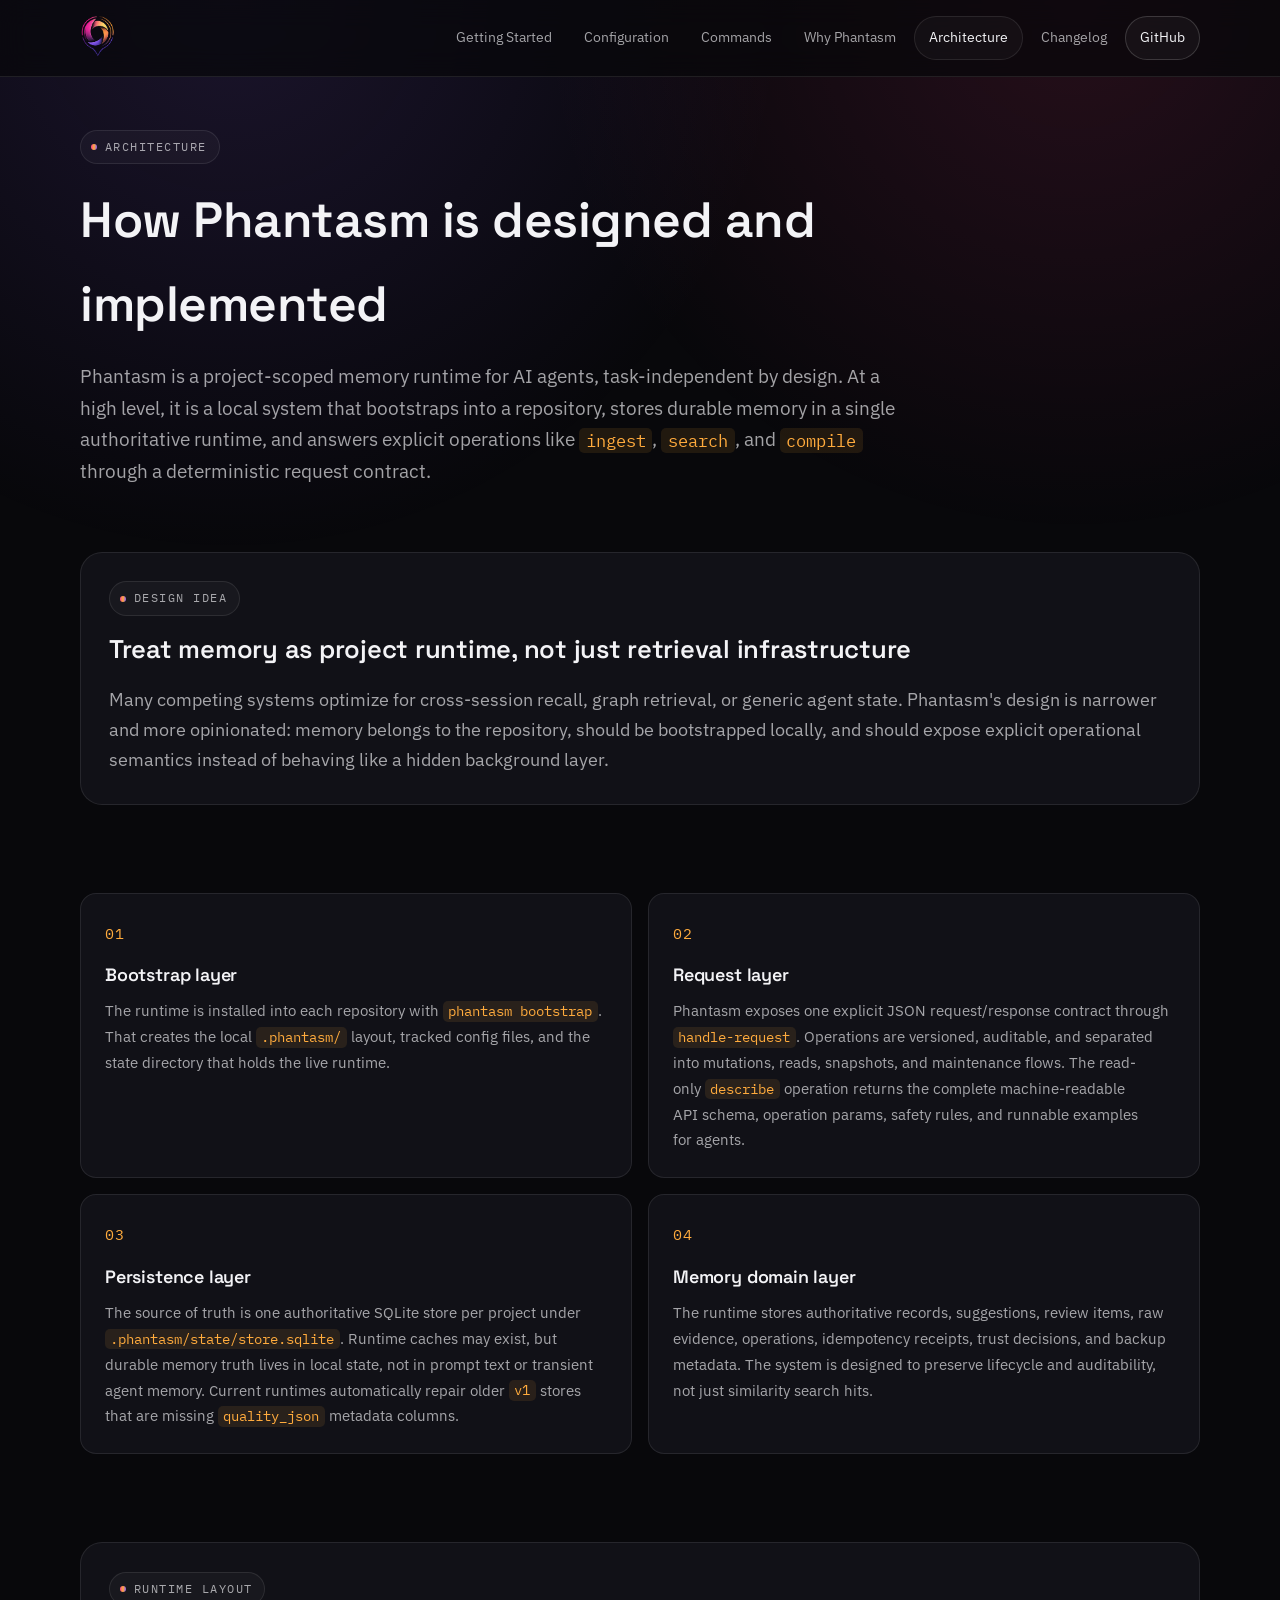
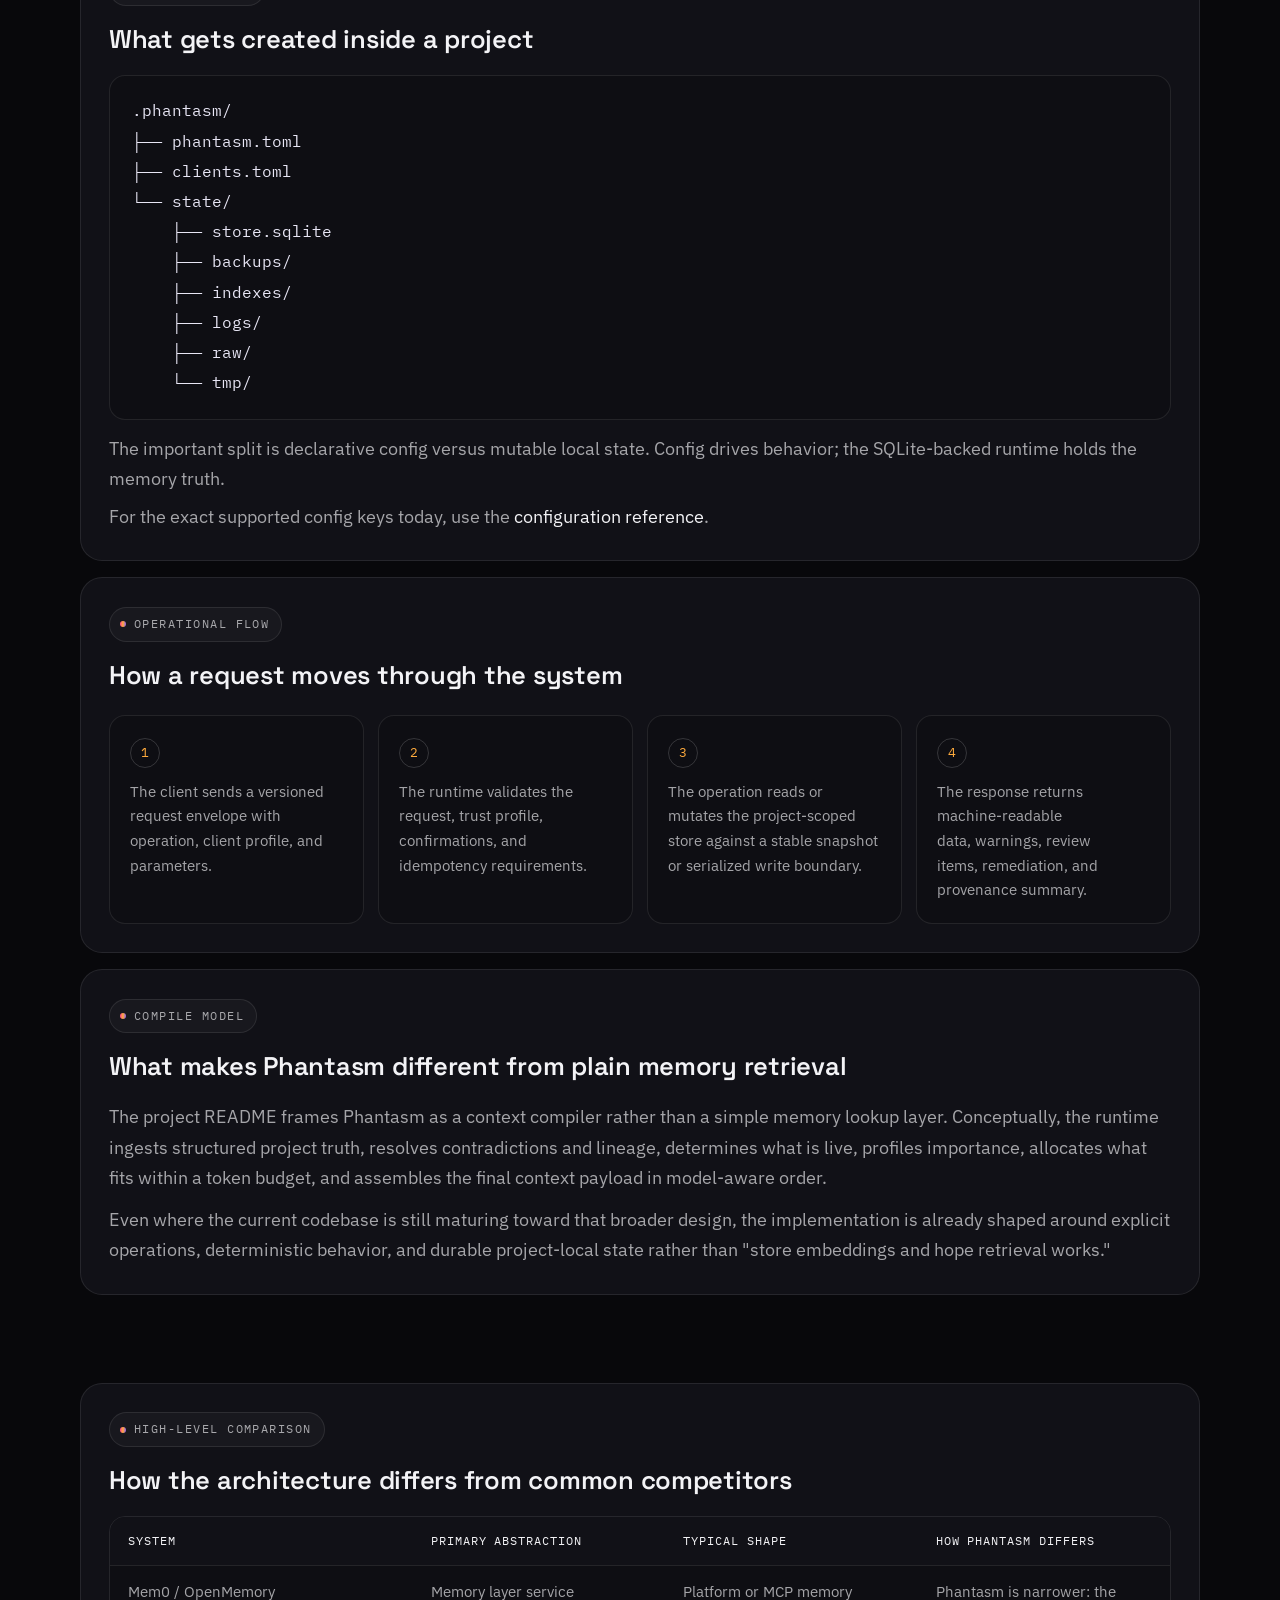
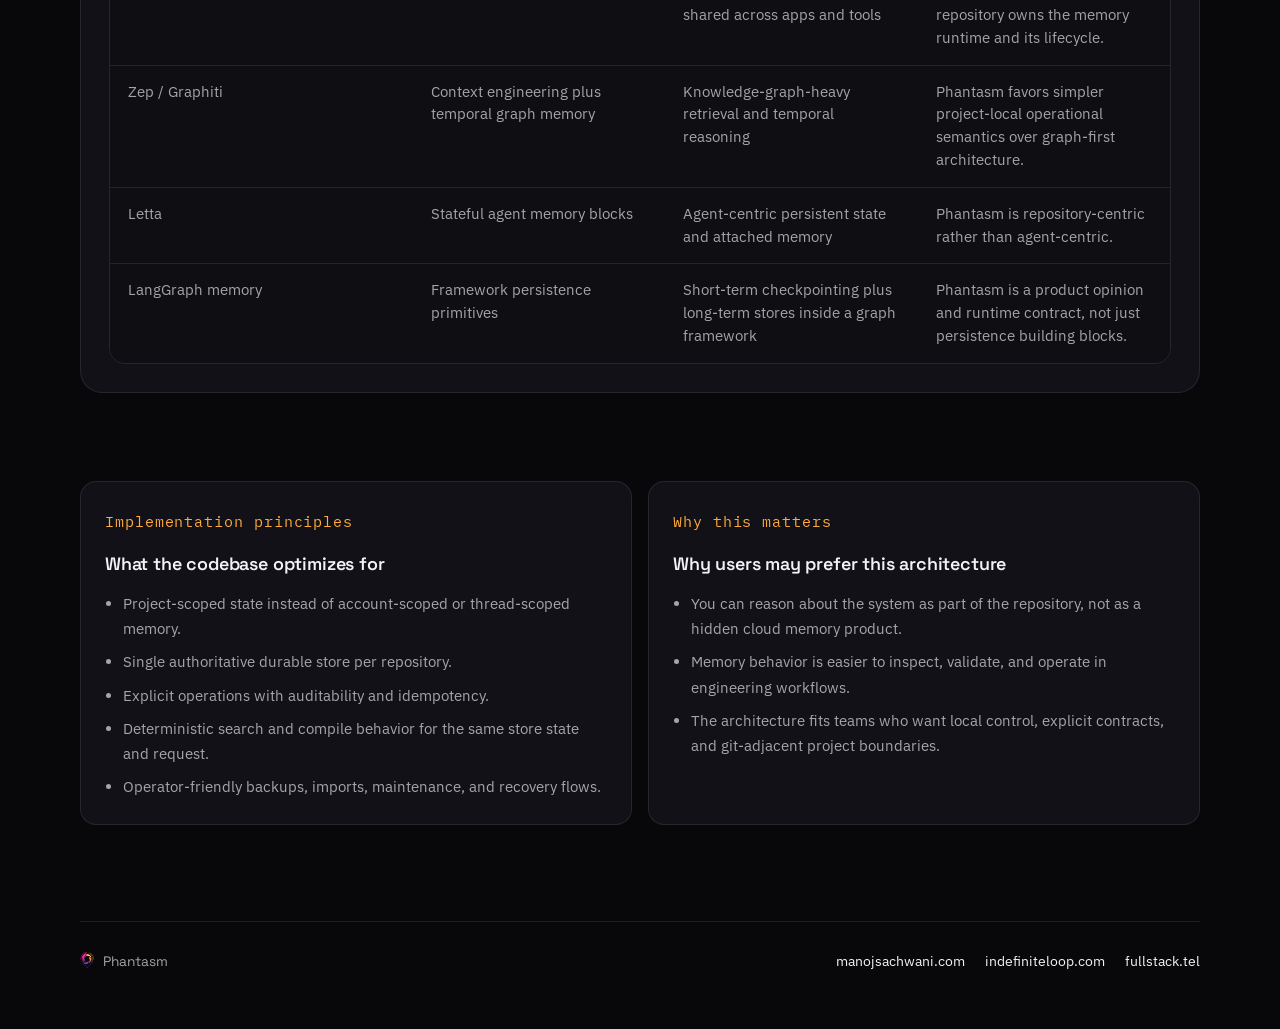
==== commit 2a21633b: "Sync public distribution from manojsachwani/phantasm@91fa7e1fc794e1cd7979c580cdafe049604235ae" ====
--- a/site/architecture.html
+++ b/site/architecture.html
@@ -102,7 +102,9 @@
             <p>
               The source of truth is one authoritative SQLite store per project under
               <code>.phantasm/state/store.sqlite</code>. Runtime caches may exist, but durable memory
-              truth lives in local state, not in prompt text or transient agent memory.
+              truth lives in local state, not in prompt text or transient agent memory. Current
+              runtimes automatically repair older <code>v1</code> stores that are missing
+              <code>quality_json</code> metadata columns.
             </p>
           </article>
           <article class="card">
